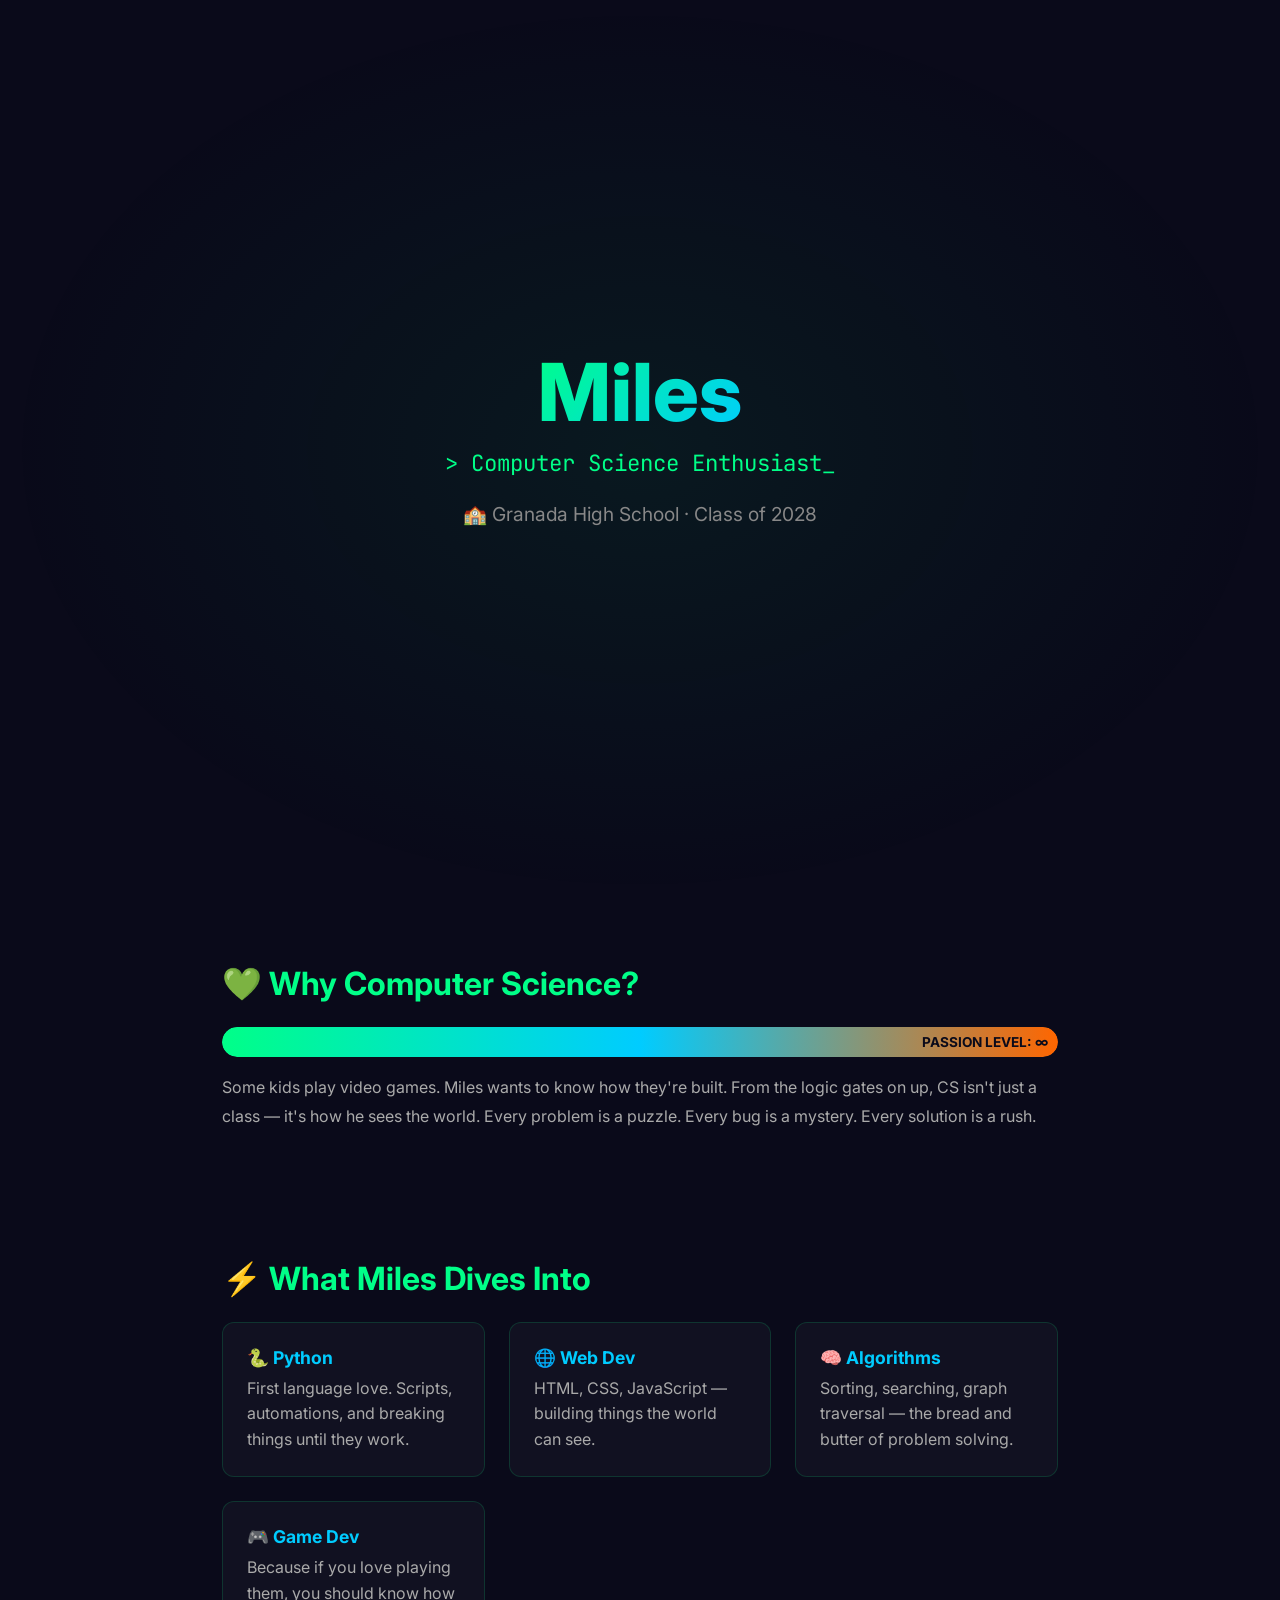
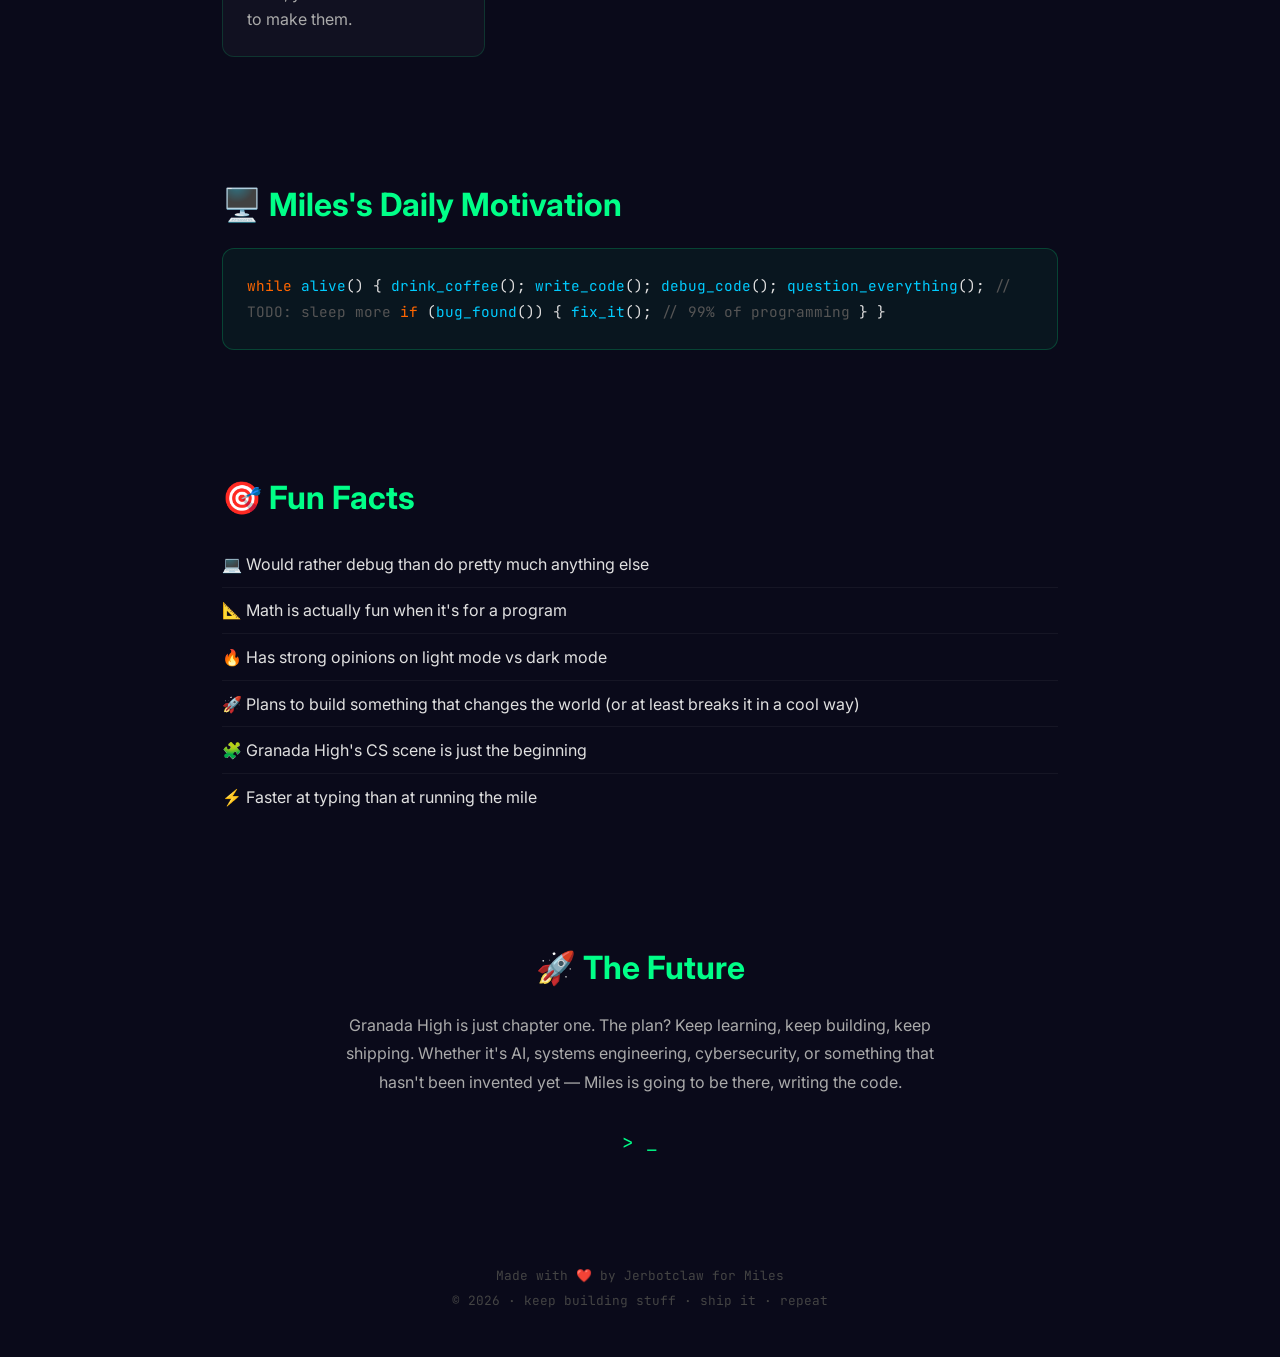
==== index.html @ f7d6c778 "Miles loves CS at Granada High 🚀" ====
<!DOCTYPE html>
<html lang="en">
<head>
    <meta charset="UTF-8">
    <meta name="viewport" content="width=device-width, initial-scale=1.0">
    <title>Miles 💻 Computer Science @ Granada High</title>
    <style>
        @import url('https://fonts.googleapis.com/css2?family=JetBrains+Mono:wght@400;700&family=Inter:wght@400;600;800&display=swap');

        * { margin: 0; padding: 0; box-sizing: border-box; }

        body {
            font-family: 'Inter', sans-serif;
            background: #0a0a1a;
            color: #e0e0e0;
            overflow-x: hidden;
        }

        /* Matrix rain canvas */
        #matrix-bg {
            position: fixed;
            top: 0; left: 0;
            width: 100%; height: 100%;
            z-index: 0;
            opacity: 0.15;
        }

        .content {
            position: relative;
            z-index: 1;
        }

        /* Hero */
        .hero {
            min-height: 100vh;
            display: flex;
            flex-direction: column;
            align-items: center;
            justify-content: center;
            text-align: center;
            padding: 2rem;
            background: radial-gradient(ellipse at center, rgba(0, 200, 100, 0.08) 0%, transparent 70%);
        }

        .hero h1 {
            font-size: clamp(2.5rem, 8vw, 5rem);
            font-weight: 800;
            background: linear-gradient(135deg, #00ff88, #00ccff, #ff6600);
            background-size: 200% 200%;
            -webkit-background-clip: text;
            -webkit-text-fill-color: transparent;
            animation: gradientShift 4s ease infinite;
            margin-bottom: 0.5rem;
        }

        .hero .subtitle {
            font-family: 'JetBrains Mono', monospace;
            font-size: clamp(1rem, 3vw, 1.4rem);
            color: #00ff88;
            margin-bottom: 1.5rem;
        }

        .hero .school {
            font-size: 1.2rem;
            color: #888;
            margin-bottom: 2rem;
        }

        .typing-text {
            font-family: 'JetBrains Mono', monospace;
            font-size: clamp(0.9rem, 2.5vw, 1.1rem);
            color: #00ccff;
            border-right: 2px solid #00ccff;
            white-space: nowrap;
            overflow: hidden;
            animation: blink 0.7s step-end infinite;
            max-width: 90vw;
        }

        @keyframes blink { 50% { border-color: transparent; } }
        @keyframes gradientShift { 0%,100% { background-position: 0% 50%; } 50% { background-position: 100% 50%; } }

        /* Sections */
        .section {
            padding: 4rem 2rem;
            max-width: 900px;
            margin: 0 auto;
        }

        .section h2 {
            font-size: 2rem;
            color: #00ff88;
            margin-bottom: 1.5rem;
            display: flex;
            align-items: center;
            gap: 0.5rem;
        }

        .card-grid {
            display: grid;
            grid-template-columns: repeat(auto-fit, minmax(250px, 1fr));
            gap: 1.5rem;
        }

        .card {
            background: rgba(255,255,255,0.03);
            border: 1px solid rgba(0, 255, 136, 0.15);
            border-radius: 12px;
            padding: 1.5rem;
            transition: transform 0.3s, border-color 0.3s;
        }

        .card:hover {
            transform: translateY(-4px);
            border-color: #00ff88;
        }

        .card h3 {
            color: #00ccff;
            margin-bottom: 0.5rem;
            font-size: 1.1rem;
        }

        .card p { color: #aaa; line-height: 1.6; }

        /* Code block */
        .code-block {
            background: rgba(0, 255, 136, 0.05);
            border: 1px solid rgba(0, 255, 136, 0.2);
            border-radius: 12px;
            padding: 1.5rem;
            font-family: 'JetBrains Mono', monospace;
            font-size: 0.9rem;
            line-height: 1.8;
            overflow-x: auto;
            margin-top: 1rem;
        }

        .keyword { color: #ff6600; }
        .string { color: #00ff88; }
        .comment { color: #555; }
        .func { color: #00ccff; }

        /* Passion meter */
        .passion-bar-container {
            background: rgba(255,255,255,0.05);
            border-radius: 20px;
            overflow: hidden;
            height: 30px;
            margin: 1rem 0;
        }

        .passion-bar {
            height: 100%;
            background: linear-gradient(90deg, #00ff88, #00ccff, #ff6600);
            border-radius: 20px;
            width: 0%;
            animation: fillBar 2s ease-out 1s forwards;
            display: flex;
            align-items: center;
            justify-content: flex-end;
            padding-right: 10px;
            font-weight: 700;
            font-size: 0.85rem;
            color: #0a0a1a;
        }

        @keyframes fillBar { to { width: 100%; } }

        /* Fun facts */
        .fun-list {
            list-style: none;
            padding: 0;
        }

        .fun-list li {
            padding: 0.8rem 0;
            border-bottom: 1px solid rgba(255,255,255,0.05);
            font-size: 1rem;
            display: flex;
            align-items: center;
            gap: 0.5rem;
        }

        .fun-list li:last-child { border-bottom: none; }

        /* Footer */
        footer {
            text-align: center;
            padding: 3rem 2rem;
            color: #444;
            font-family: 'JetBrains Mono', monospace;
            font-size: 0.8rem;
        }

        footer .heart { color: #ff6600; }

        /* Floating particles */
        .particle {
            position: fixed;
            width: 4px; height: 4px;
            background: #00ff88;
            border-radius: 50%;
            pointer-events: none;
            z-index: 0;
            animation: float linear infinite;
        }

        @keyframes float {
            0% { transform: translateY(100vh) rotate(0deg); opacity: 0; }
            10% { opacity: 1; }
            90% { opacity: 1; }
            100% { transform: translateY(-100vh) rotate(720deg); opacity: 0; }
        }
    </style>
</head>
<body>
    <canvas id="matrix-bg"></canvas>

    <div class="content">
        <!-- Hero -->
        <section class="hero">
            <h1>Miles</h1>
            <div class="subtitle">&gt; Computer Science Enthusiast_</div>
            <div class="school">🏫 Granada High School · Class of 2028</div>
            <div class="typing-text" id="typing"></div>
        </section>

        <!-- Why CS -->
        <section class="section">
            <h2>💚 Why Computer Science?</h2>
            <div class="passion-bar-container">
                <div class="passion-bar">PASSION LEVEL: ∞</div>
            </div>
            <p style="color: #aaa; line-height: 1.8; margin-top: 1rem;">
                Some kids play video games. Miles wants to know how they're built. 
                From the logic gates on up, CS isn't just a class — it's how he sees the world. 
                Every problem is a puzzle. Every bug is a mystery. Every solution is a rush.
            </p>
        </section>

        <!-- Skills -->
        <section class="section">
            <h2>⚡ What Miles Dives Into</h2>
            <div class="card-grid">
                <div class="card">
                    <h3>🐍 Python</h3>
                    <p>First language love. Scripts, automations, and breaking things until they work.</p>
                </div>
                <div class="card">
                    <h3>🌐 Web Dev</h3>
                    <p>HTML, CSS, JavaScript — building things the world can see.</p>
                </div>
                <div class="card">
                    <h3>🧠 Algorithms</h3>
                    <p>Sorting, searching, graph traversal — the bread and butter of problem solving.</p>
                </div>
                <div class="card">
                    <h3>🎮 Game Dev</h3>
                    <p>Because if you love playing them, you should know how to make them.</p>
                </div>
            </div>
        </section>

        <!-- Code -->
        <section class="section">
            <h2>🖥️ Miles's Daily Motivation</h2>
            <div class="code-block">
<span class="keyword">while</span> <span class="func">alive</span>() {
    <span class="func">drink_coffee</span>();
    <span class="func">write_code</span>();
    <span class="func">debug_code</span>();
    <span class="func">question_everything</span>();
    <span class="comment">// TODO: sleep more</span>
    <span class="keyword">if</span> (<span class="func">bug_found</span>()) {
        <span class="func">fix_it</span>(); <span class="comment">// 99% of programming</span>
    }
}
            </div>
        </section>

        <!-- Fun Facts -->
        <section class="section">
            <h2>🎯 Fun Facts</h2>
            <ul class="fun-list">
                <li>💻 Would rather debug than do pretty much anything else</li>
                <li>📐 Math is actually fun when it's for a program</li>
                <li>🔥 Has strong opinions on light mode vs dark mode</li>
                <li>🚀 Plans to build something that changes the world (or at least breaks it in a cool way)</li>
                <li>🧩 Granada High's CS scene is just the beginning</li>
                <li>⚡ Faster at typing than at running the mile</li>
            </ul>
        </section>

        <!-- Future -->
        <section class="section" style="text-align: center;">
            <h2 style="justify-content: center;">🚀 The Future</h2>
            <p style="color: #aaa; line-height: 1.8; max-width: 600px; margin: 0 auto;">
                Granada High is just chapter one. The plan? Keep learning, keep building, 
                keep shipping. Whether it's AI, systems engineering, cybersecurity, or something 
                that hasn't been invented yet — Miles is going to be there, writing the code.
            </p>
            <div style="margin-top: 2rem; font-family: 'JetBrains Mono', monospace; color: #00ff88; font-size: 1.2rem;">
                &gt; <span id="future-typing"></span>_
            </div>
        </section>

        <footer>
            <p>Made with <span class="heart">❤️</span> by Jerbotclaw for Miles</p>
            <p style="margin-top: 0.5rem;">© 2026 · keep building stuff · ship it · repeat</p>
        </footer>
    </div>

    <script>
        // Matrix rain
        const canvas = document.getElementById('matrix-bg');
        const ctx = canvas.getContext('2d');
        canvas.width = window.innerWidth;
        canvas.height = window.innerHeight;

        const chars = '01アイウエオカキクケコMilesCS<>/{}();';
        const fontSize = 14;
        const columns = canvas.width / fontSize;
        const drops = Array(Math.floor(columns)).fill(1);

        function drawMatrix() {
            ctx.fillStyle = 'rgba(10, 10, 26, 0.05)';
            ctx.fillRect(0, 0, canvas.width, canvas.height);
            ctx.fillStyle = '#00ff88';
            ctx.font = fontSize + 'px monospace';

            for (let i = 0; i < drops.length; i++) {
                const text = chars[Math.floor(Math.random() * chars.length)];
                ctx.fillText(text, i * fontSize, drops[i] * fontSize);
                if (drops[i] * fontSize > canvas.height && Math.random() > 0.975) drops[i] = 0;
                drops[i]++;
            }
        }
        setInterval(drawMatrix, 50);

        window.addEventListener('resize', () => {
            canvas.width = window.innerWidth;
            canvas.height = window.innerHeight;
        });

        // Typing effect
        const phrases = [
            'print("Hello, Granada High!")',
            'if (passion > 9000) { build_amazing_things(); }',
            'git commit -m "another day, another line of code"',
            'while(!sleepy) { code_more(); } // still going...',
            '// CS isn\'t just a class. It\'s a lifestyle.',
            'console.log("Granada CS rocks!");',
        ];

        let phraseIndex = 0, charIndex = 0, isDeleting = false;
        const typingEl = document.getElementById('typing');

        function typeWriter() {
            const current = phrases[phraseIndex];
            typingEl.textContent = current.substring(0, charIndex);

            if (!isDeleting && charIndex < current.length) {
                charIndex++;
                setTimeout(typeWriter, 60);
            } else if (!isDeleting && charIndex === current.length) {
                setTimeout(() => { isDeleting = true; typeWriter(); }, 2000);
            } else if (isDeleting && charIndex > 0) {
                charIndex--;
                setTimeout(typeWriter, 30);
            } else {
                isDeleting = false;
                phraseIndex = (phraseIndex + 1) % phrases.length;
                setTimeout(typeWriter, 500);
            }
        }
        typeWriter();

        // Future typing
        const futureEl = document.getElementById('future-typing');
        const futureText = 'The best code is the code you haven't written yet.';
        let fi = 0;
        function typeFuture() {
            if (fi < futureText.length) {
                futureEl.textContent += futureText[fi];
                fi++;
                setTimeout(typeFuture, 50);
            }
        }

        const observer = new IntersectionObserver((entries) => {
            entries.forEach(e => { if (e.isIntersecting) { typeFuture(); observer.disconnect(); } });
        }, { threshold: 0.5 });
        observer.observe(futureEl.parentElement);

        // Floating particles
        function createParticle() {
            const p = document.createElement('div');
            p.className = 'particle';
            p.style.left = Math.random() * 100 + 'vw';
            p.style.animationDuration = (Math.random() * 8 + 6) + 's';
            p.style.opacity = Math.random() * 0.5 + 0.2;
            const colors = ['#00ff88', '#00ccff', '#ff6600'];
            p.style.background = colors[Math.floor(Math.random() * colors.length)];
            document.body.appendChild(p);
            setTimeout(() => p.remove(), 14000);
        }
        setInterval(createParticle, 800);
    </script>
</body>
</html>
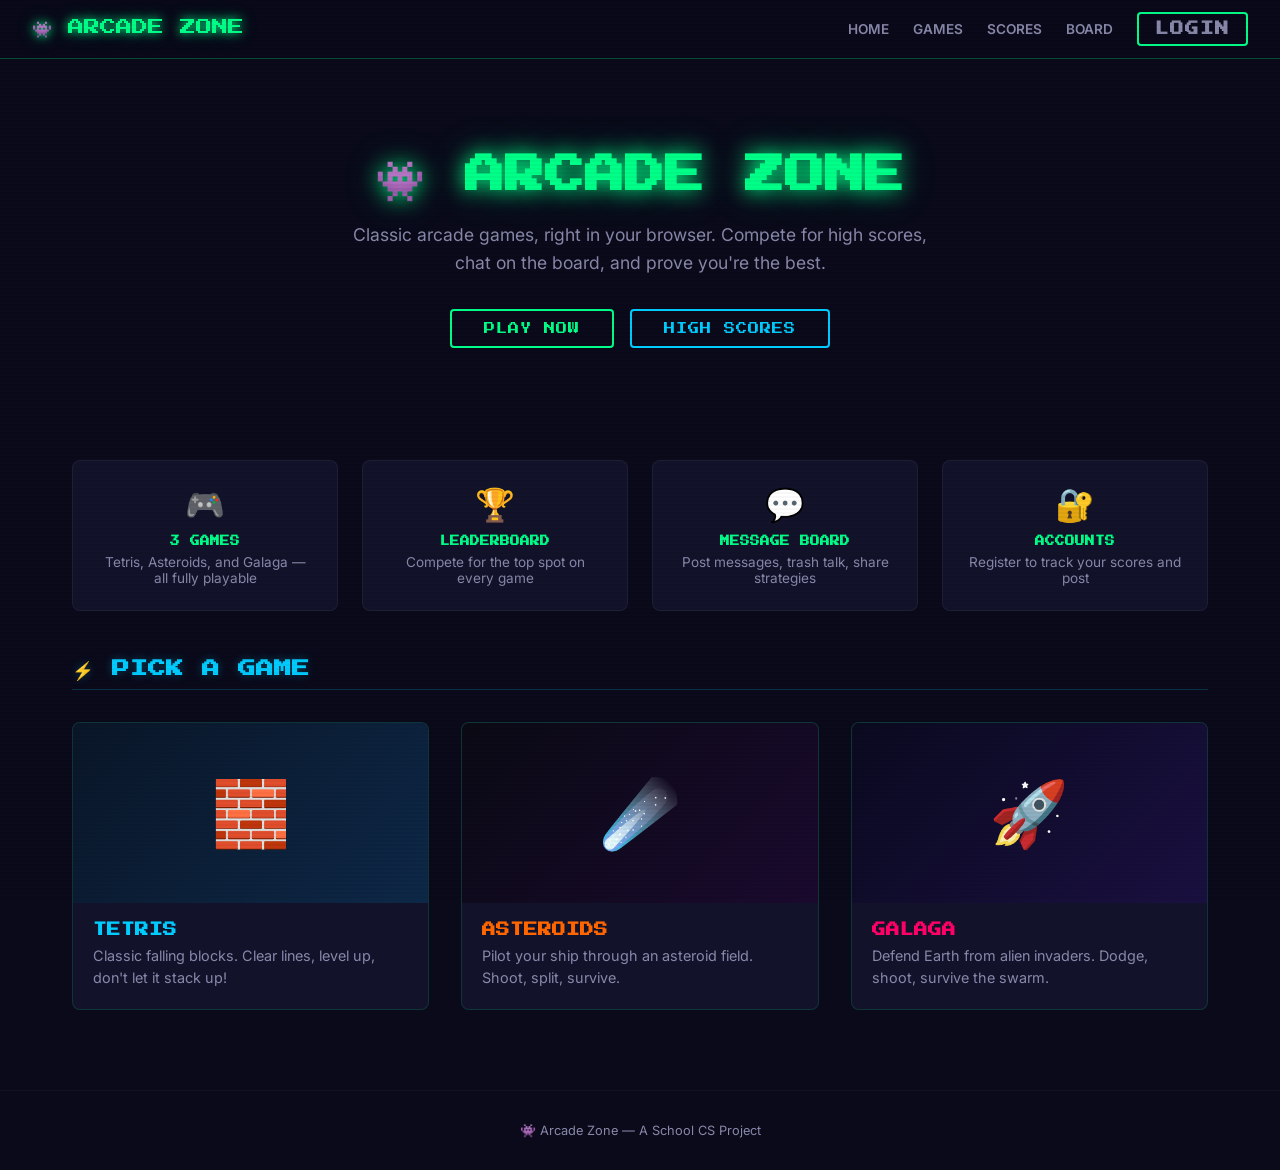
==== commit fb3a9dc8: "Arcade Zone v2: hold piece, bunkers, wrap lag, high scores panels" ====
--- a/index.html
+++ b/index.html
@@ -1,411 +1,75 @@
 <!DOCTYPE html>
 <html lang="en">
 <head>
-    <meta charset="UTF-8">
-    <meta name="viewport" content="width=device-width, initial-scale=1.0">
-    <title>Miles 💻 Computer Science @ Granada High</title>
-    <style>
-        @import url('https://fonts.googleapis.com/css2?family=JetBrains+Mono:wght@400;700&family=Inter:wght@400;600;800&display=swap');
-
-        * { margin: 0; padding: 0; box-sizing: border-box; }
-
-        body {
-            font-family: 'Inter', sans-serif;
-            background: #0a0a1a;
-            color: #e0e0e0;
-            overflow-x: hidden;
-        }
-
-        /* Matrix rain canvas */
-        #matrix-bg {
-            position: fixed;
-            top: 0; left: 0;
-            width: 100%; height: 100%;
-            z-index: 0;
-            opacity: 0.15;
-        }
-
-        .content {
-            position: relative;
-            z-index: 1;
-        }
-
-        /* Hero */
-        .hero {
-            min-height: 100vh;
-            display: flex;
-            flex-direction: column;
-            align-items: center;
-            justify-content: center;
-            text-align: center;
-            padding: 2rem;
-            background: radial-gradient(ellipse at center, rgba(0, 200, 100, 0.08) 0%, transparent 70%);
-        }
-
-        .hero h1 {
-            font-size: clamp(2.5rem, 8vw, 5rem);
-            font-weight: 800;
-            background: linear-gradient(135deg, #00ff88, #00ccff, #ff6600);
-            background-size: 200% 200%;
-            -webkit-background-clip: text;
-            -webkit-text-fill-color: transparent;
-            animation: gradientShift 4s ease infinite;
-            margin-bottom: 0.5rem;
-        }
-
-        .hero .subtitle {
-            font-family: 'JetBrains Mono', monospace;
-            font-size: clamp(1rem, 3vw, 1.4rem);
-            color: #00ff88;
-            margin-bottom: 1.5rem;
-        }
-
-        .hero .school {
-            font-size: 1.2rem;
-            color: #888;
-            margin-bottom: 2rem;
-        }
-
-        .typing-text {
-            font-family: 'JetBrains Mono', monospace;
-            font-size: clamp(0.9rem, 2.5vw, 1.1rem);
-            color: #00ccff;
-            border-right: 2px solid #00ccff;
-            white-space: nowrap;
-            overflow: hidden;
-            animation: blink 0.7s step-end infinite;
-            max-width: 90vw;
-        }
-
-        @keyframes blink { 50% { border-color: transparent; } }
-        @keyframes gradientShift { 0%,100% { background-position: 0% 50%; } 50% { background-position: 100% 50%; } }
-
-        /* Sections */
-        .section {
-            padding: 4rem 2rem;
-            max-width: 900px;
-            margin: 0 auto;
-        }
-
-        .section h2 {
-            font-size: 2rem;
-            color: #00ff88;
-            margin-bottom: 1.5rem;
-            display: flex;
-            align-items: center;
-            gap: 0.5rem;
-        }
-
-        .card-grid {
-            display: grid;
-            grid-template-columns: repeat(auto-fit, minmax(250px, 1fr));
-            gap: 1.5rem;
-        }
-
-        .card {
-            background: rgba(255,255,255,0.03);
-            border: 1px solid rgba(0, 255, 136, 0.15);
-            border-radius: 12px;
-            padding: 1.5rem;
-            transition: transform 0.3s, border-color 0.3s;
-        }
-
-        .card:hover {
-            transform: translateY(-4px);
-            border-color: #00ff88;
-        }
-
-        .card h3 {
-            color: #00ccff;
-            margin-bottom: 0.5rem;
-            font-size: 1.1rem;
-        }
-
-        .card p { color: #aaa; line-height: 1.6; }
-
-        /* Code block */
-        .code-block {
-            background: rgba(0, 255, 136, 0.05);
-            border: 1px solid rgba(0, 255, 136, 0.2);
-            border-radius: 12px;
-            padding: 1.5rem;
-            font-family: 'JetBrains Mono', monospace;
-            font-size: 0.9rem;
-            line-height: 1.8;
-            overflow-x: auto;
-            margin-top: 1rem;
-        }
-
-        .keyword { color: #ff6600; }
-        .string { color: #00ff88; }
-        .comment { color: #555; }
-        .func { color: #00ccff; }
-
-        /* Passion meter */
-        .passion-bar-container {
-            background: rgba(255,255,255,0.05);
-            border-radius: 20px;
-            overflow: hidden;
-            height: 30px;
-            margin: 1rem 0;
-        }
-
-        .passion-bar {
-            height: 100%;
-            background: linear-gradient(90deg, #00ff88, #00ccff, #ff6600);
-            border-radius: 20px;
-            width: 0%;
-            animation: fillBar 2s ease-out 1s forwards;
-            display: flex;
-            align-items: center;
-            justify-content: flex-end;
-            padding-right: 10px;
-            font-weight: 700;
-            font-size: 0.85rem;
-            color: #0a0a1a;
-        }
-
-        @keyframes fillBar { to { width: 100%; } }
-
-        /* Fun facts */
-        .fun-list {
-            list-style: none;
-            padding: 0;
-        }
-
-        .fun-list li {
-            padding: 0.8rem 0;
-            border-bottom: 1px solid rgba(255,255,255,0.05);
-            font-size: 1rem;
-            display: flex;
-            align-items: center;
-            gap: 0.5rem;
-        }
-
-        .fun-list li:last-child { border-bottom: none; }
-
-        /* Footer */
-        footer {
-            text-align: center;
-            padding: 3rem 2rem;
-            color: #444;
-            font-family: 'JetBrains Mono', monospace;
-            font-size: 0.8rem;
-        }
-
-        footer .heart { color: #ff6600; }
-
-        /* Floating particles */
-        .particle {
-            position: fixed;
-            width: 4px; height: 4px;
-            background: #00ff88;
-            border-radius: 50%;
-            pointer-events: none;
-            z-index: 0;
-            animation: float linear infinite;
-        }
-
-        @keyframes float {
-            0% { transform: translateY(100vh) rotate(0deg); opacity: 0; }
-            10% { opacity: 1; }
-            90% { opacity: 1; }
-            100% { transform: translateY(-100vh) rotate(720deg); opacity: 0; }
-        }
-    </style>
+  <meta charset="UTF-8">
+  <meta name="viewport" content="width=device-width, initial-scale=1.0">
+  <title>👾 Arcade Zone</title>
+  <link rel="stylesheet" href="css/style.css">
 </head>
 <body>
-    <canvas id="matrix-bg"></canvas>
-
-    <div class="content">
-        <!-- Hero -->
-        <section class="hero">
-            <h1>Miles</h1>
-            <div class="subtitle">&gt; Computer Science Enthusiast_</div>
-            <div class="school">🏫 Granada High School · Class of 2028</div>
-            <div class="typing-text" id="typing"></div>
-        </section>
-
-        <!-- Why CS -->
-        <section class="section">
-            <h2>💚 Why Computer Science?</h2>
-            <div class="passion-bar-container">
-                <div class="passion-bar">PASSION LEVEL: ∞</div>
-            </div>
-            <p style="color: #aaa; line-height: 1.8; margin-top: 1rem;">
-                Some kids play video games. Miles wants to know how they're built. 
-                From the logic gates on up, CS isn't just a class — it's how he sees the world. 
-                Every problem is a puzzle. Every bug is a mystery. Every solution is a rush.
-            </p>
-        </section>
-
-        <!-- Skills -->
-        <section class="section">
-            <h2>⚡ What Miles Dives Into</h2>
-            <div class="card-grid">
-                <div class="card">
-                    <h3>🐍 Python</h3>
-                    <p>First language love. Scripts, automations, and breaking things until they work.</p>
-                </div>
-                <div class="card">
-                    <h3>🌐 Web Dev</h3>
-                    <p>HTML, CSS, JavaScript — building things the world can see.</p>
-                </div>
-                <div class="card">
-                    <h3>🧠 Algorithms</h3>
-                    <p>Sorting, searching, graph traversal — the bread and butter of problem solving.</p>
-                </div>
-                <div class="card">
-                    <h3>🎮 Game Dev</h3>
-                    <p>Because if you love playing them, you should know how to make them.</p>
-                </div>
-            </div>
-        </section>
-
-        <!-- Code -->
-        <section class="section">
-            <h2>🖥️ Miles's Daily Motivation</h2>
-            <div class="code-block">
-<span class="keyword">while</span> <span class="func">alive</span>() {
-    <span class="func">drink_coffee</span>();
-    <span class="func">write_code</span>();
-    <span class="func">debug_code</span>();
-    <span class="func">question_everything</span>();
-    <span class="comment">// TODO: sleep more</span>
-    <span class="keyword">if</span> (<span class="func">bug_found</span>()) {
-        <span class="func">fix_it</span>(); <span class="comment">// 99% of programming</span>
-    }
-}
-            </div>
-        </section>
-
-        <!-- Fun Facts -->
-        <section class="section">
-            <h2>🎯 Fun Facts</h2>
-            <ul class="fun-list">
-                <li>💻 Would rather debug than do pretty much anything else</li>
-                <li>📐 Math is actually fun when it's for a program</li>
-                <li>🔥 Has strong opinions on light mode vs dark mode</li>
-                <li>🚀 Plans to build something that changes the world (or at least breaks it in a cool way)</li>
-                <li>🧩 Granada High's CS scene is just the beginning</li>
-                <li>⚡ Faster at typing than at running the mile</li>
-            </ul>
-        </section>
-
-        <!-- Future -->
-        <section class="section" style="text-align: center;">
-            <h2 style="justify-content: center;">🚀 The Future</h2>
-            <p style="color: #aaa; line-height: 1.8; max-width: 600px; margin: 0 auto;">
-                Granada High is just chapter one. The plan? Keep learning, keep building, 
-                keep shipping. Whether it's AI, systems engineering, cybersecurity, or something 
-                that hasn't been invented yet — Miles is going to be there, writing the code.
-            </p>
-            <div style="margin-top: 2rem; font-family: 'JetBrains Mono', monospace; color: #00ff88; font-size: 1.2rem;">
-                &gt; <span id="future-typing"></span>_
-            </div>
-        </section>
-
-        <footer>
-            <p>Made with <span class="heart">❤️</span> by Jerbotclaw for Miles</p>
-            <p style="margin-top: 0.5rem;">© 2026 · keep building stuff · ship it · repeat</p>
-        </footer>
+  <nav></nav>
+  <main>
+    <div class="hero">
+      <h1>👾 ARCADE ZONE</h1>
+      <p>Classic arcade games, right in your browser. Compete for high scores, chat on the board, and prove you're the best.</p>
+      <div style="display:flex;gap:1rem;justify-content:center;flex-wrap:wrap;">
+        <a href="games.html" class="btn btn-primary">PLAY NOW</a>
+        <a href="scores.html" class="btn btn-secondary">HIGH SCORES</a>
+      </div>
     </div>
 
-    <script>
-        // Matrix rain
-        const canvas = document.getElementById('matrix-bg');
-        const ctx = canvas.getContext('2d');
-        canvas.width = window.innerWidth;
-        canvas.height = window.innerHeight;
+    <div class="features-row">
+      <div class="feature-box">
+        <div class="icon">🎮</div>
+        <h3>3 GAMES</h3>
+        <p>Tetris, Asteroids, and Galaga — all fully playable</p>
+      </div>
+      <div class="feature-box">
+        <div class="icon">🏆</div>
+        <h3>LEADERBOARD</h3>
+        <p>Compete for the top spot on every game</p>
+      </div>
+      <div class="feature-box">
+        <div class="icon">💬</div>
+        <h3>MESSAGE BOARD</h3>
+        <p>Post messages, trash talk, share strategies</p>
+      </div>
+      <div class="feature-box">
+        <div class="icon">🔐</div>
+        <h3>ACCOUNTS</h3>
+        <p>Register to track your scores and post</p>
+      </div>
+    </div>
 
-        const chars = '01アイウエオカキクケコMilesCS<>/{}();';
-        const fontSize = 14;
-        const columns = canvas.width / fontSize;
-        const drops = Array(Math.floor(columns)).fill(1);
-
-        function drawMatrix() {
-            ctx.fillStyle = 'rgba(10, 10, 26, 0.05)';
-            ctx.fillRect(0, 0, canvas.width, canvas.height);
-            ctx.fillStyle = '#00ff88';
-            ctx.font = fontSize + 'px monospace';
-
-            for (let i = 0; i < drops.length; i++) {
-                const text = chars[Math.floor(Math.random() * chars.length)];
-                ctx.fillText(text, i * fontSize, drops[i] * fontSize);
-                if (drops[i] * fontSize > canvas.height && Math.random() > 0.975) drops[i] = 0;
-                drops[i]++;
-            }
-        }
-        setInterval(drawMatrix, 50);
-
-        window.addEventListener('resize', () => {
-            canvas.width = window.innerWidth;
-            canvas.height = window.innerHeight;
-        });
-
-        // Typing effect
-        const phrases = [
-            'print("Hello, Granada High!")',
-            'if (passion > 9000) { build_amazing_things(); }',
-            'git commit -m "another day, another line of code"',
-            'while(!sleepy) { code_more(); } // still going...',
-            '// CS isn\'t just a class. It\'s a lifestyle.',
-            'console.log("Granada CS rocks!");',
-        ];
-
-        let phraseIndex = 0, charIndex = 0, isDeleting = false;
-        const typingEl = document.getElementById('typing');
-
-        function typeWriter() {
-            const current = phrases[phraseIndex];
-            typingEl.textContent = current.substring(0, charIndex);
-
-            if (!isDeleting && charIndex < current.length) {
-                charIndex++;
-                setTimeout(typeWriter, 60);
-            } else if (!isDeleting && charIndex === current.length) {
-                setTimeout(() => { isDeleting = true; typeWriter(); }, 2000);
-            } else if (isDeleting && charIndex > 0) {
-                charIndex--;
-                setTimeout(typeWriter, 30);
-            } else {
-                isDeleting = false;
-                phraseIndex = (phraseIndex + 1) % phrases.length;
-                setTimeout(typeWriter, 500);
-            }
-        }
-        typeWriter();
-
-        // Future typing
-        const futureEl = document.getElementById('future-typing');
-        const futureText = 'The best code is the code you haven't written yet.';
-        let fi = 0;
-        function typeFuture() {
-            if (fi < futureText.length) {
-                futureEl.textContent += futureText[fi];
-                fi++;
-                setTimeout(typeFuture, 50);
-            }
-        }
-
-        const observer = new IntersectionObserver((entries) => {
-            entries.forEach(e => { if (e.isIntersecting) { typeFuture(); observer.disconnect(); } });
-        }, { threshold: 0.5 });
-        observer.observe(futureEl.parentElement);
-
-        // Floating particles
-        function createParticle() {
-            const p = document.createElement('div');
-            p.className = 'particle';
-            p.style.left = Math.random() * 100 + 'vw';
-            p.style.animationDuration = (Math.random() * 8 + 6) + 's';
-            p.style.opacity = Math.random() * 0.5 + 0.2;
-            const colors = ['#00ff88', '#00ccff', '#ff6600'];
-            p.style.background = colors[Math.floor(Math.random() * colors.length)];
-            document.body.appendChild(p);
-            setTimeout(() => p.remove(), 14000);
-        }
-        setInterval(createParticle, 800);
-    </script>
+    <h2 class="section-title">⚡ PICK A GAME</h2>
+    <div class="games-grid">
+      <a href="tetris.html" class="game-card">
+        <div class="game-card-preview tetris-bg">🧱</div>
+        <div class="game-card-body">
+          <h3 class="tetris-title">TETRIS</h3>
+          <p>Classic falling blocks. Clear lines, level up, don't let it stack up!</p>
+        </div>
+      </a>
+      <a href="asteroids.html" class="game-card">
+        <div class="game-card-preview asteroids-bg">☄️</div>
+        <div class="game-card-body">
+          <h3 class="asteroids-title">ASTEROIDS</h3>
+          <p>Pilot your ship through an asteroid field. Shoot, split, survive.</p>
+        </div>
+      </a>
+      <a href="galaga.html" class="game-card">
+        <div class="game-card-preview galaga-bg">🚀</div>
+        <div class="game-card-body">
+          <h3 class="galaga-title">GALAGA</h3>
+          <p>Defend Earth from alien invaders. Dodge, shoot, survive the swarm.</p>
+        </div>
+      </a>
+    </div>
+  </main>
+  <footer>
+    <p>👾 Arcade Zone — A School CS Project</p>
+  </footer>
+  <script src="js/auth.js"></script>
+  <script src="js/common.js"></script>
 </body>
 </html>
--- a/css/style.css
+++ b/css/style.css
@@ -0,0 +1,840 @@
+@import url('https://fonts.googleapis.com/css2?family=Press+Start+2P&family=Inter:wght@400;600;700&display=swap');
+
+:root {
+  --bg-dark: #0a0a1a;
+  --bg-card: #12122a;
+  --bg-card-hover: #1a1a3a;
+  --neon-green: #00ff88;
+  --neon-cyan: #00ccff;
+  --neon-orange: #ff6600;
+  --neon-pink: #ff0066;
+  --neon-yellow: #ffee00;
+  --text-primary: #e0e0ff;
+  --text-secondary: #8888aa;
+  --border-glow: #00ff8844;
+  --font-retro: 'Press Start 2P', monospace;
+  --font-body: 'Inter', sans-serif;
+}
+
+* {
+  margin: 0;
+  padding: 0;
+  box-sizing: border-box;
+}
+
+html {
+  scroll-behavior: smooth;
+}
+
+body {
+  font-family: var(--font-body);
+  background: var(--bg-dark);
+  color: var(--text-primary);
+  min-height: 100vh;
+  overflow-x: hidden;
+  position: relative;
+}
+
+/* Scanline overlay */
+body::after {
+  content: '';
+  position: fixed;
+  top: 0;
+  left: 0;
+  width: 100%;
+  height: 100%;
+  pointer-events: none;
+  z-index: 9999;
+  background: repeating-linear-gradient(
+    0deg,
+    transparent,
+    transparent 2px,
+    rgba(0, 0, 0, 0.03) 2px,
+    rgba(0, 0, 0, 0.03) 4px
+  );
+}
+
+/* ===== NAV ===== */
+nav {
+  background: rgba(10, 10, 26, 0.95);
+  border-bottom: 1px solid var(--border-glow);
+  padding: 0.75rem 2rem;
+  display: flex;
+  align-items: center;
+  justify-content: space-between;
+  position: sticky;
+  top: 0;
+  z-index: 100;
+  backdrop-filter: blur(10px);
+}
+
+.nav-brand {
+  font-family: var(--font-retro);
+  font-size: 1rem;
+  color: var(--neon-green);
+  text-shadow: 0 0 10px var(--neon-green), 0 0 20px rgba(0, 255, 136, 0.3);
+  text-decoration: none;
+  white-space: nowrap;
+}
+
+.nav-links {
+  display: flex;
+  gap: 1.5rem;
+  align-items: center;
+  flex-wrap: wrap;
+  justify-content: flex-end;
+}
+
+.nav-links a {
+  color: var(--text-secondary);
+  text-decoration: none;
+  font-size: 0.85rem;
+  font-weight: 600;
+  transition: color 0.2s, text-shadow 0.2s;
+}
+
+.nav-links a:hover {
+  color: var(--neon-cyan);
+  text-shadow: 0 0 8px var(--neon-cyan);
+}
+
+.nav-user {
+  color: var(--neon-green);
+  font-size: 0.75rem;
+  font-family: var(--font-retro);
+}
+
+.nav-user a {
+  color: var(--neon-orange) !important;
+  margin-left: 0.5rem;
+  cursor: pointer;
+}
+
+/* ===== MAIN LAYOUT ===== */
+main {
+  max-width: 1200px;
+  margin: 0 auto;
+  padding: 2rem;
+}
+
+/* ===== HERO ===== */
+.hero {
+  text-align: center;
+  padding: 4rem 1rem;
+}
+
+.hero h1 {
+  font-family: var(--font-retro);
+  font-size: clamp(1.5rem, 4vw, 2.5rem);
+  color: var(--neon-green);
+  text-shadow: 0 0 20px var(--neon-green), 0 0 40px rgba(0, 255, 136, 0.3);
+  margin-bottom: 1rem;
+  animation: flicker 3s infinite alternate;
+}
+
+.hero p {
+  color: var(--text-secondary);
+  font-size: 1.1rem;
+  max-width: 600px;
+  margin: 0 auto 2rem;
+  line-height: 1.6;
+}
+
+@keyframes flicker {
+  0%, 95%, 100% { opacity: 1; }
+  96% { opacity: 0.8; }
+  97% { opacity: 1; }
+  98% { opacity: 0.9; }
+}
+
+/* ===== BUTTONS ===== */
+.btn {
+  display: inline-block;
+  padding: 0.75rem 2rem;
+  font-family: var(--font-retro);
+  font-size: 0.7rem;
+  border: 2px solid;
+  border-radius: 4px;
+  text-decoration: none;
+  cursor: pointer;
+  transition: all 0.2s;
+  text-transform: uppercase;
+  letter-spacing: 1px;
+}
+
+.btn-primary {
+  background: transparent;
+  color: var(--neon-green);
+  border-color: var(--neon-green);
+}
+
+.btn-primary:hover {
+  background: var(--neon-green);
+  color: var(--bg-dark);
+  box-shadow: 0 0 20px rgba(0, 255, 136, 0.4);
+}
+
+.btn-secondary {
+  background: transparent;
+  color: var(--neon-cyan);
+  border-color: var(--neon-cyan);
+}
+
+.btn-secondary:hover {
+  background: var(--neon-cyan);
+  color: var(--bg-dark);
+  box-shadow: 0 0 20px rgba(0, 204, 255, 0.4);
+}
+
+.btn-orange {
+  background: transparent;
+  color: var(--neon-orange);
+  border-color: var(--neon-orange);
+}
+
+.btn-orange:hover {
+  background: var(--neon-orange);
+  color: var(--bg-dark);
+  box-shadow: 0 0 20px rgba(255, 102, 0, 0.4);
+}
+
+.btn-small {
+  padding: 0.5rem 1rem;
+  font-size: 0.6rem;
+}
+
+/* ===== CARDS GRID ===== */
+.games-grid {
+  display: grid;
+  grid-template-columns: repeat(auto-fit, minmax(300px, 1fr));
+  gap: 2rem;
+  margin-top: 2rem;
+}
+
+.game-card {
+  background: var(--bg-card);
+  border: 1px solid rgba(0, 255, 136, 0.15);
+  border-radius: 8px;
+  overflow: hidden;
+  transition: transform 0.3s, border-color 0.3s, box-shadow 0.3s;
+  cursor: pointer;
+  text-decoration: none;
+  color: inherit;
+  display: block;
+}
+
+.game-card:hover {
+  transform: translateY(-4px);
+  border-color: var(--neon-green);
+  box-shadow: 0 8px 30px rgba(0, 255, 136, 0.15);
+}
+
+.game-card-preview {
+  height: 180px;
+  display: flex;
+  align-items: center;
+  justify-content: center;
+  font-size: 4rem;
+  position: relative;
+  overflow: hidden;
+}
+
+.game-card-preview.tetris-bg {
+  background: linear-gradient(135deg, #0a1628 0%, #0d2847 100%);
+}
+
+.game-card-preview.asteroids-bg {
+  background: linear-gradient(135deg, #0a0a14 0%, #1a0a2e 100%);
+}
+
+.game-card-preview.galaga-bg {
+  background: linear-gradient(135deg, #0a0a20 0%, #1a1040 100%);
+}
+
+.game-card-body {
+  padding: 1.25rem;
+}
+
+.game-card-body h3 {
+  font-family: var(--font-retro);
+  font-size: 0.85rem;
+  margin-bottom: 0.5rem;
+}
+
+.game-card-body h3.tetris-title { color: var(--neon-cyan); }
+.game-card-body h3.asteroids-title { color: var(--neon-orange); }
+.game-card-body h3.galaga-title { color: var(--neon-pink); }
+
+.game-card-body p {
+  color: var(--text-secondary);
+  font-size: 0.9rem;
+  line-height: 1.5;
+}
+
+/* ===== SECTION HEADERS ===== */
+.section-title {
+  font-family: var(--font-retro);
+  font-size: 1.1rem;
+  color: var(--neon-cyan);
+  text-shadow: 0 0 10px rgba(0, 204, 255, 0.3);
+  margin-bottom: 1.5rem;
+  padding-bottom: 0.5rem;
+  border-bottom: 1px solid rgba(0, 204, 255, 0.2);
+}
+
+/* ===== AUTH FORMS ===== */
+.auth-container {
+  max-width: 400px;
+  margin: 3rem auto;
+  padding: 2rem;
+  background: var(--bg-card);
+  border: 1px solid var(--border-glow);
+  border-radius: 8px;
+}
+
+.auth-container h2 {
+  font-family: var(--font-retro);
+  font-size: 1rem;
+  color: var(--neon-green);
+  text-align: center;
+  margin-bottom: 1.5rem;
+}
+
+.auth-tabs {
+  display: flex;
+  gap: 0;
+  margin-bottom: 1.5rem;
+  border: 1px solid var(--border-glow);
+  border-radius: 4px;
+  overflow: hidden;
+}
+
+.auth-tab {
+  flex: 1;
+  padding: 0.75rem;
+  text-align: center;
+  font-family: var(--font-retro);
+  font-size: 0.65rem;
+  background: transparent;
+  color: var(--text-secondary);
+  border: none;
+  cursor: pointer;
+  transition: all 0.2s;
+}
+
+.auth-tab.active {
+  background: var(--neon-green);
+  color: var(--bg-dark);
+}
+
+.form-group {
+  margin-bottom: 1rem;
+}
+
+.form-group label {
+  display: block;
+  font-size: 0.8rem;
+  color: var(--text-secondary);
+  margin-bottom: 0.35rem;
+  font-weight: 600;
+}
+
+.form-group input, .form-group textarea {
+  width: 100%;
+  padding: 0.75rem;
+  background: var(--bg-dark);
+  border: 1px solid rgba(255, 255, 255, 0.1);
+  border-radius: 4px;
+  color: var(--text-primary);
+  font-family: var(--font-body);
+  font-size: 0.95rem;
+  transition: border-color 0.2s;
+}
+
+.form-group input:focus, .form-group textarea:focus {
+  outline: none;
+  border-color: var(--neon-green);
+  box-shadow: 0 0 8px rgba(0, 255, 136, 0.2);
+}
+
+.auth-error {
+  color: var(--neon-pink);
+  font-size: 0.8rem;
+  text-align: center;
+  margin-top: 0.5rem;
+  min-height: 1.2em;
+}
+
+.auth-submit {
+  width: 100%;
+  padding: 0.75rem;
+  font-family: var(--font-retro);
+  font-size: 0.7rem;
+  background: var(--neon-green);
+  color: var(--bg-dark);
+  border: none;
+  border-radius: 4px;
+  cursor: pointer;
+  transition: box-shadow 0.2s;
+  text-transform: uppercase;
+  margin-top: 0.5rem;
+}
+
+.auth-submit:hover {
+  box-shadow: 0 0 20px rgba(0, 255, 136, 0.4);
+}
+
+/* ===== GAME PAGE ===== */
+.game-wrapper {
+  display: flex;
+  flex-direction: column;
+  align-items: center;
+  padding: 1rem;
+}
+
+.game-header {
+  text-align: center;
+  margin-bottom: 1rem;
+}
+
+.game-header h1 {
+  font-family: var(--font-retro);
+  font-size: 1.3rem;
+  margin-bottom: 0.3rem;
+}
+
+.game-canvas-container {
+  position: relative;
+  border: 2px solid var(--border-glow);
+  border-radius: 4px;
+  box-shadow: 0 0 30px rgba(0, 255, 136, 0.1);
+  background: #000;
+}
+
+.game-canvas-container canvas {
+  display: block;
+}
+
+.game-info {
+  display: flex;
+  gap: 2rem;
+  margin-top: 1rem;
+  font-family: var(--font-retro);
+  font-size: 0.7rem;
+}
+
+.game-info span {
+  color: var(--text-secondary);
+}
+
+.game-info span strong {
+  color: var(--neon-green);
+}
+
+.game-controls {
+  margin-top: 1.5rem;
+  padding: 1rem;
+  background: var(--bg-card);
+  border: 1px solid rgba(255, 255, 255, 0.05);
+  border-radius: 4px;
+  max-width: 500px;
+  width: 100%;
+}
+
+.game-controls h3 {
+  font-family: var(--font-retro);
+  font-size: 0.65rem;
+  color: var(--neon-cyan);
+  margin-bottom: 0.75rem;
+}
+
+.game-controls ul {
+  list-style: none;
+  font-size: 0.85rem;
+  color: var(--text-secondary);
+}
+
+.game-controls ul li {
+  padding: 0.25rem 0;
+}
+
+.game-controls ul li kbd {
+  background: var(--bg-dark);
+  border: 1px solid rgba(255, 255, 255, 0.15);
+  padding: 0.15rem 0.5rem;
+  border-radius: 3px;
+  font-family: var(--font-retro);
+  font-size: 0.6rem;
+  color: var(--neon-orange);
+}
+
+.game-start-overlay {
+  position: absolute;
+  top: 0; left: 0; right: 0; bottom: 0;
+  background: rgba(0,0,0,0.85);
+  display: flex;
+  flex-direction: column;
+  align-items: center;
+  justify-content: center;
+  z-index: 10;
+  font-family: var(--font-retro);
+}
+
+.game-start-overlay.hidden { display: none; }
+
+.game-start-overlay h2 {
+  color: var(--neon-green);
+  font-size: 1.2rem;
+  margin-bottom: 1rem;
+  text-shadow: 0 0 15px var(--neon-green);
+}
+
+.game-start-overlay p {
+  color: var(--text-secondary);
+  font-size: 0.6rem;
+  animation: blink 1.5s infinite;
+}
+
+@keyframes blink {
+  0%, 100% { opacity: 1; }
+  50% { opacity: 0.3; }
+}
+
+/* ===== SCORES PAGE ===== */
+.scores-filters {
+  display: flex;
+  gap: 0.75rem;
+  margin-bottom: 1.5rem;
+  flex-wrap: wrap;
+}
+
+.filter-btn {
+  padding: 0.5rem 1rem;
+  font-family: var(--font-retro);
+  font-size: 0.55rem;
+  background: transparent;
+  color: var(--text-secondary);
+  border: 1px solid rgba(255, 255, 255, 0.1);
+  border-radius: 4px;
+  cursor: pointer;
+  transition: all 0.2s;
+}
+
+.filter-btn.active {
+  color: var(--neon-green);
+  border-color: var(--neon-green);
+  background: rgba(0, 255, 136, 0.05);
+}
+
+.scores-table {
+  width: 100%;
+  max-width: 800px;
+  border-collapse: collapse;
+}
+
+.scores-table th {
+  font-family: var(--font-retro);
+  font-size: 0.6rem;
+  color: var(--neon-cyan);
+  text-align: left;
+  padding: 0.75rem;
+  border-bottom: 1px solid rgba(0, 204, 255, 0.2);
+}
+
+.scores-table td {
+  padding: 0.6rem 0.75rem;
+  font-size: 0.9rem;
+  border-bottom: 1px solid rgba(255, 255, 255, 0.03);
+  color: var(--text-secondary);
+}
+
+.scores-table tr:hover td {
+  background: rgba(0, 255, 136, 0.03);
+}
+
+.scores-table .rank-1 td { color: var(--neon-yellow); }
+.scores-table .rank-2 td { color: #c0c0c0; }
+.scores-table .rank-3 td { color: #cd7f32; }
+
+.game-badge {
+  font-family: var(--font-retro);
+  font-size: 0.5rem;
+  padding: 0.2rem 0.5rem;
+  border-radius: 3px;
+}
+
+.game-badge.tetris { background: rgba(0, 204, 255, 0.15); color: var(--neon-cyan); }
+.game-badge.asteroids { background: rgba(255, 102, 0, 0.15); color: var(--neon-orange); }
+.game-badge.galaga { background: rgba(255, 0, 102, 0.15); color: var(--neon-pink); }
+
+/* ===== MESSAGE BOARD ===== */
+.board-post-form {
+  background: var(--bg-card);
+  padding: 1.5rem;
+  border-radius: 8px;
+  border: 1px solid var(--border-glow);
+  margin-bottom: 2rem;
+}
+
+.board-post-form textarea {
+  min-height: 80px;
+  resize: vertical;
+}
+
+.board-messages {
+  display: flex;
+  flex-direction: column;
+  gap: 1rem;
+}
+
+.board-msg {
+  background: var(--bg-card);
+  border: 1px solid rgba(255, 255, 255, 0.05);
+  border-radius: 6px;
+  padding: 1rem 1.25rem;
+}
+
+.board-msg-header {
+  display: flex;
+  justify-content: space-between;
+  align-items: center;
+  margin-bottom: 0.5rem;
+}
+
+.board-msg-user {
+  font-family: var(--font-retro);
+  font-size: 0.65rem;
+  color: var(--neon-cyan);
+}
+
+.board-msg-time {
+  font-size: 0.75rem;
+  color: var(--text-secondary);
+}
+
+.board-msg-body {
+  color: var(--text-primary);
+  font-size: 0.95rem;
+  line-height: 1.5;
+  white-space: pre-wrap;
+  word-wrap: break-word;
+}
+
+.board-empty {
+  text-align: center;
+  color: var(--text-secondary);
+  padding: 3rem;
+  font-size: 0.9rem;
+}
+
+.login-prompt {
+  text-align: center;
+  padding: 2rem;
+  background: var(--bg-card);
+  border: 1px solid var(--border-glow);
+  border-radius: 8px;
+  margin-bottom: 2rem;
+}
+
+.login-prompt p {
+  color: var(--text-secondary);
+  margin-bottom: 1rem;
+}
+
+/* ===== FEATURES ROW ===== */
+.features-row {
+  display: grid;
+  grid-template-columns: repeat(auto-fit, minmax(200px, 1fr));
+  gap: 1.5rem;
+  margin: 3rem 0;
+}
+
+.feature-box {
+  text-align: center;
+  padding: 1.5rem;
+  background: var(--bg-card);
+  border: 1px solid rgba(255, 255, 255, 0.05);
+  border-radius: 8px;
+  transition: border-color 0.3s;
+}
+
+.feature-box:hover {
+  border-color: var(--border-glow);
+}
+
+.feature-box .icon {
+  font-size: 2rem;
+  margin-bottom: 0.75rem;
+}
+
+.feature-box h3 {
+  font-family: var(--font-retro);
+  font-size: 0.6rem;
+  color: var(--neon-green);
+  margin-bottom: 0.5rem;
+}
+
+.feature-box p {
+  color: var(--text-secondary);
+  font-size: 0.85rem;
+}
+
+/* ===== TETRIS SIDE PANEL ===== */
+.tetris-layout {
+  display: flex;
+  gap: 1.5rem;
+  align-items: flex-start;
+  justify-content: center;
+  flex-wrap: wrap;
+}
+
+.tetris-side {
+  background: var(--bg-card);
+  border: 1px solid rgba(255, 255, 255, 0.05);
+  border-radius: 4px;
+  padding: 1rem;
+  min-width: 140px;
+}
+
+.tetris-side h4 {
+  font-family: var(--font-retro);
+  font-size: 0.55rem;
+  color: var(--neon-cyan);
+  margin-bottom: 0.75rem;
+  text-align: center;
+}
+
+.tetris-side canvas {
+  display: block;
+  margin: 0 auto;
+}
+
+.tetris-stats {
+  display: flex;
+  flex-direction: column;
+  gap: 0.75rem;
+}
+
+.tetris-stat {
+  text-align: center;
+}
+
+.tetris-stat label {
+  display: block;
+  font-family: var(--font-retro);
+  font-size: 0.5rem;
+  color: var(--text-secondary);
+  margin-bottom: 0.25rem;
+}
+
+.tetris-stat span {
+  font-family: var(--font-retro);
+  font-size: 0.85rem;
+  color: var(--neon-green);
+}
+
+/* ===== GAME HIGH SCORES PANEL ===== */
+.game-scores-panel {
+  background: var(--bg-card);
+  border: 1px solid rgba(255, 255, 255, 0.05);
+  border-radius: 4px;
+  padding: 1rem;
+  min-width: 150px;
+  max-width: 180px;
+  align-self: flex-start;
+}
+
+.game-scores-panel h4 {
+  font-family: var(--font-retro);
+  font-size: 0.55rem;
+  color: var(--neon-cyan);
+  margin-bottom: 0.75rem;
+  text-align: center;
+}
+
+.game-scores-panel ol {
+  list-style: none;
+  padding: 0;
+  margin: 0;
+}
+
+.game-scores-panel ol li {
+  font-size: 0.7rem;
+  padding: 0.3rem 0;
+  border-bottom: 1px solid rgba(255, 255, 255, 0.03);
+  display: flex;
+  gap: 0.3rem;
+  align-items: baseline;
+}
+
+.game-scores-panel .hs-rank {
+  color: var(--neon-yellow);
+  font-family: var(--font-retro);
+  font-size: 0.5rem;
+  min-width: 1.5em;
+}
+
+.game-scores-panel .hs-name {
+  color: var(--text-primary);
+  font-size: 0.7rem;
+  flex: 1;
+  overflow: hidden;
+  text-overflow: ellipsis;
+  white-space: nowrap;
+}
+
+.game-scores-panel .hs-score {
+  color: var(--neon-green);
+  font-family: var(--font-retro);
+  font-size: 0.5rem;
+  margin-left: auto;
+}
+
+/* ===== GAME ROW LAYOUT (scores left, game right) ===== */
+.game-row-layout {
+  display: flex;
+  gap: 1.5rem;
+  align-items: flex-start;
+  justify-content: center;
+  flex-wrap: wrap;
+}
+
+/* ===== FOOTER ===== */
+footer {
+  text-align: center;
+  padding: 2rem;
+  margin-top: 3rem;
+  border-top: 1px solid rgba(255, 255, 255, 0.03);
+  color: var(--text-secondary);
+  font-size: 0.8rem;
+}
+
+/* ===== RESPONSIVE ===== */
+@media (max-width: 768px) {
+  nav {
+    flex-direction: column;
+    gap: 0.75rem;
+    padding: 0.5rem 1rem;
+  }
+  .nav-links {
+    justify-content: center;
+  }
+  main {
+    padding: 1rem;
+  }
+  .hero {
+    padding: 2rem 0.5rem;
+  }
+  .games-grid {
+    grid-template-columns: 1fr;
+  }
+  .game-info {
+    flex-direction: column;
+    gap: 0.5rem;
+    align-items: center;
+  }
+  .tetris-layout {
+    flex-direction: column;
+    align-items: center;
+  }
+}
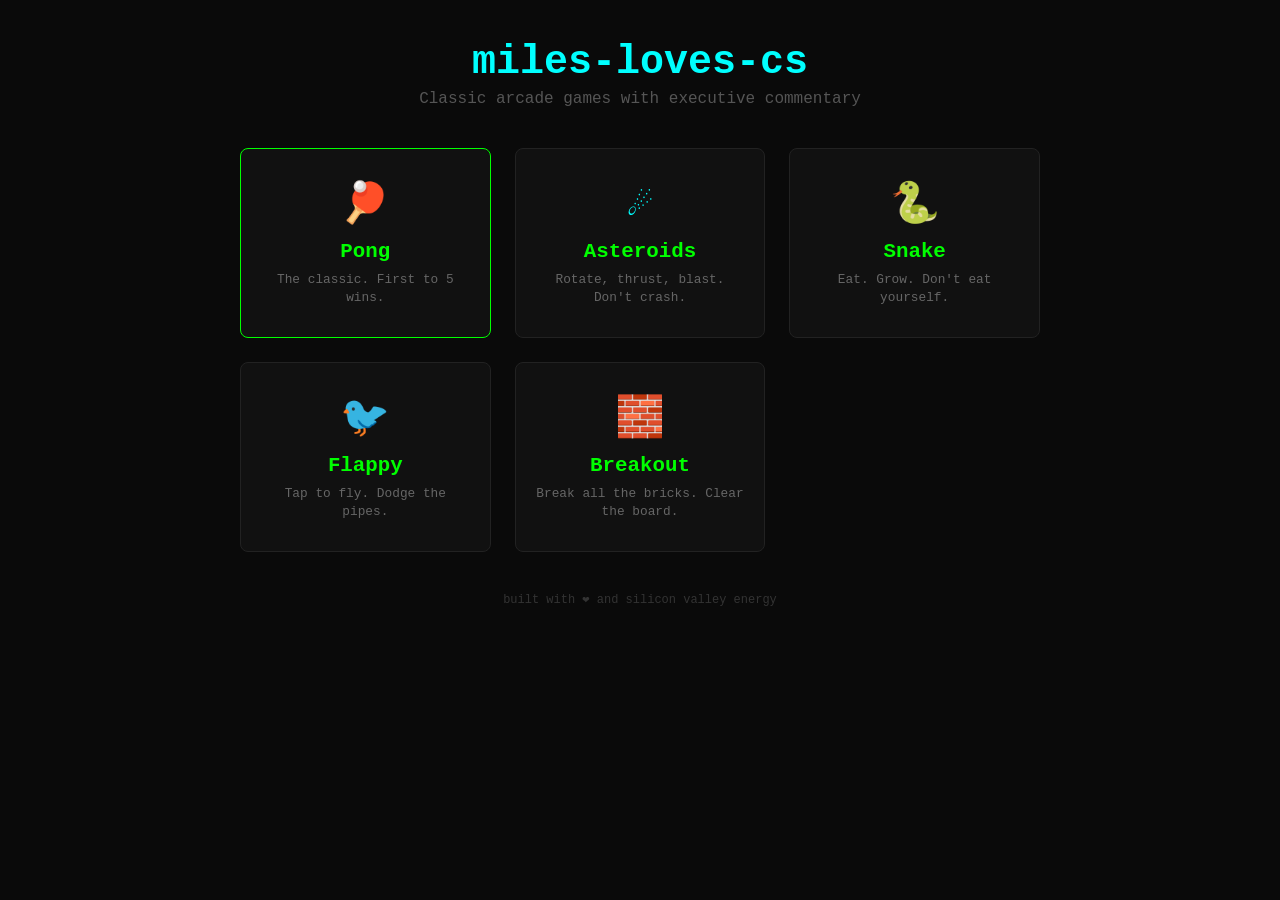
==== commit d041469d: "Mark-voiced arcade games - Pong, Asteroids, Snake, Flappy, Breakout" ====
--- a/index.html
+++ b/index.html
@@ -1,75 +1,58 @@
 <!DOCTYPE html>
 <html lang="en">
 <head>
-  <meta charset="UTF-8">
-  <meta name="viewport" content="width=device-width, initial-scale=1.0">
-  <title>👾 Arcade Zone</title>
-  <link rel="stylesheet" href="css/style.css">
+<meta charset="UTF-8">
+<meta name="viewport" content="width=device-width, initial-scale=1.0">
+<title>miles-loves-cs</title>
+<style>
+* { margin: 0; padding: 0; box-sizing: border-box; }
+body { background: #0a0a0a; min-height: 100vh; font-family: 'Courier New', monospace; color: #0f0; padding: 40px 20px; }
+h1 { text-align: center; font-size: 2.5em; margin-bottom: 5px; color: #0ff; }
+h2 { text-align: center; font-size: 1em; color: #555; margin-bottom: 40px; font-weight: normal; }
+.grid { display: grid; grid-template-columns: repeat(auto-fit, minmax(220px, 1fr)); gap: 24px; max-width: 800px; margin: 0 auto; }
+.card { background: #111; border: 1px solid #222; border-radius: 8px; padding: 30px 20px; text-align: center; transition: border-color 0.3s, transform 0.2s; text-decoration: none; color: inherit; display: block; }
+.card:hover { border-color: #0f0; transform: translateY(-4px); }
+.card .icon { font-size: 2.5em; margin-bottom: 12px; }
+.card h3 { font-size: 1.3em; margin-bottom: 8px; }
+.card p { font-size: 0.8em; color: #666; line-height: 1.4; }
+.pong-c { border-color: #0f0; } .pong-c .icon { color: #0f0; }
+.asteroids-c .icon { color: #0ff; }
+.snake-c .icon { color: #0a0; }
+.flappy-c .icon { color: #ff0; }
+.breakout-c .icon { color: #f0f; }
+footer { text-align: center; margin-top: 40px; color: #333; font-size: 0.75em; }
+</style>
 </head>
 <body>
-  <nav></nav>
-  <main>
-    <div class="hero">
-      <h1>👾 ARCADE ZONE</h1>
-      <p>Classic arcade games, right in your browser. Compete for high scores, chat on the board, and prove you're the best.</p>
-      <div style="display:flex;gap:1rem;justify-content:center;flex-wrap:wrap;">
-        <a href="games.html" class="btn btn-primary">PLAY NOW</a>
-        <a href="scores.html" class="btn btn-secondary">HIGH SCORES</a>
-      </div>
-    </div>
-
-    <div class="features-row">
-      <div class="feature-box">
-        <div class="icon">🎮</div>
-        <h3>3 GAMES</h3>
-        <p>Tetris, Asteroids, and Galaga — all fully playable</p>
-      </div>
-      <div class="feature-box">
-        <div class="icon">🏆</div>
-        <h3>LEADERBOARD</h3>
-        <p>Compete for the top spot on every game</p>
-      </div>
-      <div class="feature-box">
-        <div class="icon">💬</div>
-        <h3>MESSAGE BOARD</h3>
-        <p>Post messages, trash talk, share strategies</p>
-      </div>
-      <div class="feature-box">
-        <div class="icon">🔐</div>
-        <h3>ACCOUNTS</h3>
-        <p>Register to track your scores and post</p>
-      </div>
-    </div>
-
-    <h2 class="section-title">⚡ PICK A GAME</h2>
-    <div class="games-grid">
-      <a href="tetris.html" class="game-card">
-        <div class="game-card-preview tetris-bg">🧱</div>
-        <div class="game-card-body">
-          <h3 class="tetris-title">TETRIS</h3>
-          <p>Classic falling blocks. Clear lines, level up, don't let it stack up!</p>
-        </div>
-      </a>
-      <a href="asteroids.html" class="game-card">
-        <div class="game-card-preview asteroids-bg">☄️</div>
-        <div class="game-card-body">
-          <h3 class="asteroids-title">ASTEROIDS</h3>
-          <p>Pilot your ship through an asteroid field. Shoot, split, survive.</p>
-        </div>
-      </a>
-      <a href="galaga.html" class="game-card">
-        <div class="game-card-preview galaga-bg">🚀</div>
-        <div class="game-card-body">
-          <h3 class="galaga-title">GALAGA</h3>
-          <p>Defend Earth from alien invaders. Dodge, shoot, survive the swarm.</p>
-        </div>
-      </a>
-    </div>
-  </main>
-  <footer>
-    <p>👾 Arcade Zone — A School CS Project</p>
-  </footer>
-  <script src="js/auth.js"></script>
-  <script src="js/common.js"></script>
+<h1>miles-loves-cs</h1>
+<h2>Classic arcade games with executive commentary</h2>
+<div class="grid">
+  <a href="pong.html" class="card pong-c">
+    <div class="icon">🏓</div>
+    <h3>Pong</h3>
+    <p>The classic. First to 5 wins.</p>
+  </a>
+  <a href="asteroids.html" class="card asteroids-c">
+    <div class="icon">☄️</div>
+    <h3>Asteroids</h3>
+    <p>Rotate, thrust, blast. Don't crash.</p>
+  </a>
+  <a href="snake.html" class="card snake-c">
+    <div class="icon">🐍</div>
+    <h3>Snake</h3>
+    <p>Eat. Grow. Don't eat yourself.</p>
+  </a>
+  <a href="flappy.html" class="card flappy-c">
+    <div class="icon">🐦</div>
+    <h3>Flappy</h3>
+    <p>Tap to fly. Dodge the pipes.</p>
+  </a>
+  <a href="breakout.html" class="card breakout-c">
+    <div class="icon">🧱</div>
+    <h3>Breakout</h3>
+    <p>Break all the bricks. Clear the board.</p>
+  </a>
+</div>
+<footer>built with ❤️ and silicon valley energy</footer>
 </body>
 </html>
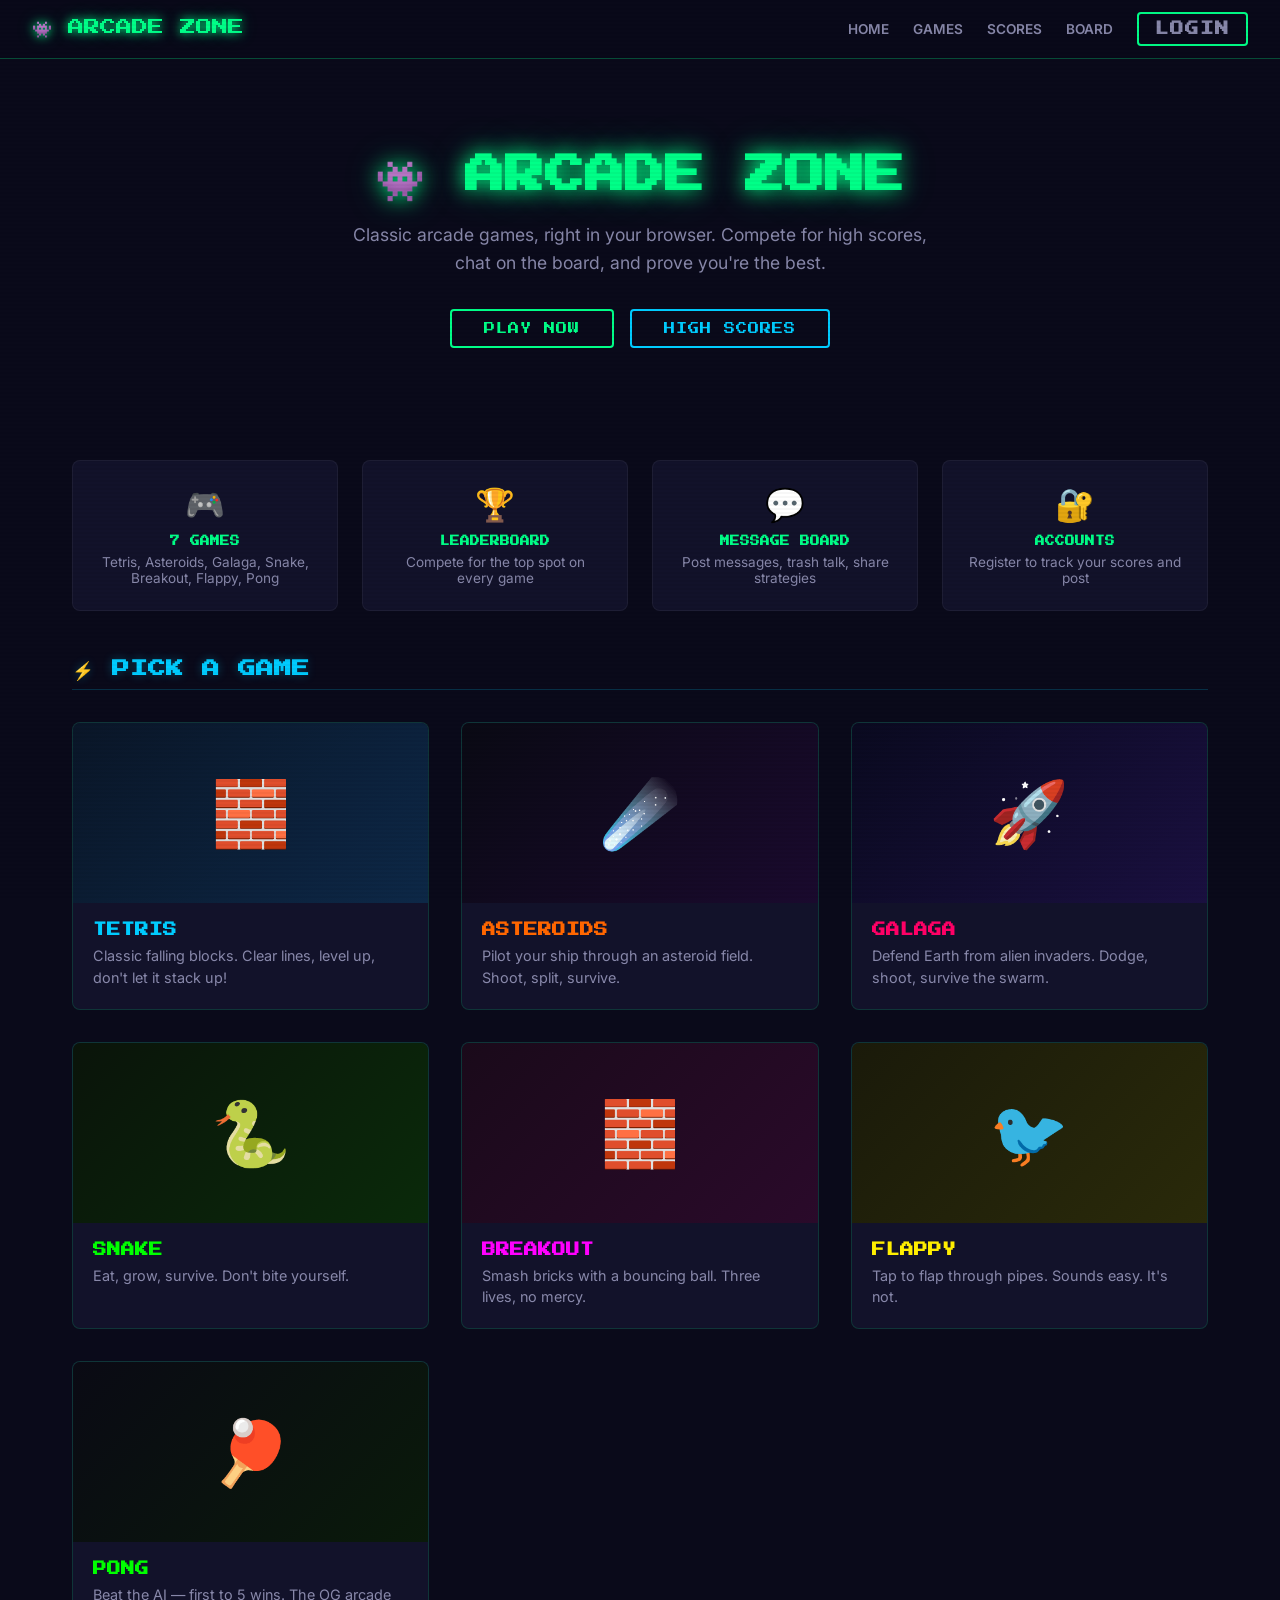
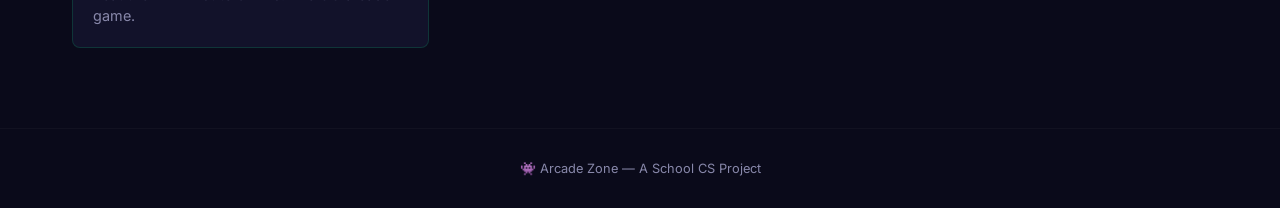
==== commit 0aa155c8: "Shared scores & messages across all users + all 7 games live - Added jsonblob API for shared scores " ====
--- a/index.html
+++ b/index.html
@@ -1,58 +1,103 @@
 <!DOCTYPE html>
 <html lang="en">
 <head>
-<meta charset="UTF-8">
-<meta name="viewport" content="width=device-width, initial-scale=1.0">
-<title>miles-loves-cs</title>
-<style>
-* { margin: 0; padding: 0; box-sizing: border-box; }
-body { background: #0a0a0a; min-height: 100vh; font-family: 'Courier New', monospace; color: #0f0; padding: 40px 20px; }
-h1 { text-align: center; font-size: 2.5em; margin-bottom: 5px; color: #0ff; }
-h2 { text-align: center; font-size: 1em; color: #555; margin-bottom: 40px; font-weight: normal; }
-.grid { display: grid; grid-template-columns: repeat(auto-fit, minmax(220px, 1fr)); gap: 24px; max-width: 800px; margin: 0 auto; }
-.card { background: #111; border: 1px solid #222; border-radius: 8px; padding: 30px 20px; text-align: center; transition: border-color 0.3s, transform 0.2s; text-decoration: none; color: inherit; display: block; }
-.card:hover { border-color: #0f0; transform: translateY(-4px); }
-.card .icon { font-size: 2.5em; margin-bottom: 12px; }
-.card h3 { font-size: 1.3em; margin-bottom: 8px; }
-.card p { font-size: 0.8em; color: #666; line-height: 1.4; }
-.pong-c { border-color: #0f0; } .pong-c .icon { color: #0f0; }
-.asteroids-c .icon { color: #0ff; }
-.snake-c .icon { color: #0a0; }
-.flappy-c .icon { color: #ff0; }
-.breakout-c .icon { color: #f0f; }
-footer { text-align: center; margin-top: 40px; color: #333; font-size: 0.75em; }
-</style>
+  <meta charset="UTF-8">
+  <meta name="viewport" content="width=device-width, initial-scale=1.0">
+  <title>👾 Arcade Zone</title>
+  <link rel="stylesheet" href="css/style.css">
 </head>
 <body>
-<h1>miles-loves-cs</h1>
-<h2>Classic arcade games with executive commentary</h2>
-<div class="grid">
-  <a href="pong.html" class="card pong-c">
-    <div class="icon">🏓</div>
-    <h3>Pong</h3>
-    <p>The classic. First to 5 wins.</p>
-  </a>
-  <a href="asteroids.html" class="card asteroids-c">
-    <div class="icon">☄️</div>
-    <h3>Asteroids</h3>
-    <p>Rotate, thrust, blast. Don't crash.</p>
-  </a>
-  <a href="snake.html" class="card snake-c">
-    <div class="icon">🐍</div>
-    <h3>Snake</h3>
-    <p>Eat. Grow. Don't eat yourself.</p>
-  </a>
-  <a href="flappy.html" class="card flappy-c">
-    <div class="icon">🐦</div>
-    <h3>Flappy</h3>
-    <p>Tap to fly. Dodge the pipes.</p>
-  </a>
-  <a href="breakout.html" class="card breakout-c">
-    <div class="icon">🧱</div>
-    <h3>Breakout</h3>
-    <p>Break all the bricks. Clear the board.</p>
-  </a>
-</div>
-<footer>built with ❤️ and silicon valley energy</footer>
+  <nav></nav>
+  <main>
+    <div class="hero">
+      <h1>👾 ARCADE ZONE</h1>
+      <p>Classic arcade games, right in your browser. Compete for high scores, chat on the board, and prove you're the best.</p>
+      <div style="display:flex;gap:1rem;justify-content:center;flex-wrap:wrap;">
+        <a href="games.html" class="btn btn-primary">PLAY NOW</a>
+        <a href="scores.html" class="btn btn-secondary">HIGH SCORES</a>
+      </div>
+    </div>
+
+    <div class="features-row">
+      <div class="feature-box">
+        <div class="icon">🎮</div>
+        <h3>7 GAMES</h3>
+        <p>Tetris, Asteroids, Galaga, Snake, Breakout, Flappy, Pong</p>
+      </div>
+      <div class="feature-box">
+        <div class="icon">🏆</div>
+        <h3>LEADERBOARD</h3>
+        <p>Compete for the top spot on every game</p>
+      </div>
+      <div class="feature-box">
+        <div class="icon">💬</div>
+        <h3>MESSAGE BOARD</h3>
+        <p>Post messages, trash talk, share strategies</p>
+      </div>
+      <div class="feature-box">
+        <div class="icon">🔐</div>
+        <h3>ACCOUNTS</h3>
+        <p>Register to track your scores and post</p>
+      </div>
+    </div>
+
+    <h2 class="section-title">⚡ PICK A GAME</h2>
+    <div class="games-grid">
+      <a href="tetris.html" class="game-card">
+        <div class="game-card-preview tetris-bg">🧱</div>
+        <div class="game-card-body">
+          <h3 class="tetris-title">TETRIS</h3>
+          <p>Classic falling blocks. Clear lines, level up, don't let it stack up!</p>
+        </div>
+      </a>
+      <a href="asteroids.html" class="game-card">
+        <div class="game-card-preview asteroids-bg">☄️</div>
+        <div class="game-card-body">
+          <h3 class="asteroids-title">ASTEROIDS</h3>
+          <p>Pilot your ship through an asteroid field. Shoot, split, survive.</p>
+        </div>
+      </a>
+      <a href="galaga.html" class="game-card">
+        <div class="game-card-preview galaga-bg">🚀</div>
+        <div class="game-card-body">
+          <h3 class="galaga-title">GALAGA</h3>
+          <p>Defend Earth from alien invaders. Dodge, shoot, survive the swarm.</p>
+        </div>
+      </a>
+      <a href="snake.html" class="game-card">
+        <div class="game-card-preview snake-bg">🐍</div>
+        <div class="game-card-body">
+          <h3 class="snake-title">SNAKE</h3>
+          <p>Eat, grow, survive. Don't bite yourself.</p>
+        </div>
+      </a>
+      <a href="breakout.html" class="game-card">
+        <div class="game-card-preview breakout-bg">🧱</div>
+        <div class="game-card-body">
+          <h3 class="breakout-title">BREAKOUT</h3>
+          <p>Smash bricks with a bouncing ball. Three lives, no mercy.</p>
+        </div>
+      </a>
+      <a href="flappy.html" class="game-card">
+        <div class="game-card-preview flappy-bg">🐦</div>
+        <div class="game-card-body">
+          <h3 class="flappy-title">FLAPPY</h3>
+          <p>Tap to flap through pipes. Sounds easy. It's not.</p>
+        </div>
+      </a>
+      <a href="pong.html" class="game-card">
+        <div class="game-card-preview pong-bg">🏓</div>
+        <div class="game-card-body">
+          <h3 class="pong-title">PONG</h3>
+          <p>Beat the AI — first to 5 wins. The OG arcade game.</p>
+        </div>
+      </a>
+    </div>
+  </main>
+  <footer>
+    <p>👾 Arcade Zone — A School CS Project</p>
+  </footer>
+  <script src="js/auth.js"></script>
+  <script src="js/common.js"></script>
 </body>
 </html>
--- a/css/style.css
+++ b/css/style.css
@@ -0,0 +1,860 @@
+@import url('https://fonts.googleapis.com/css2?family=Press+Start+2P&family=Inter:wght@400;600;700&display=swap');
+
+:root {
+  --bg-dark: #0a0a1a;
+  --bg-card: #12122a;
+  --bg-card-hover: #1a1a3a;
+  --neon-green: #00ff88;
+  --neon-cyan: #00ccff;
+  --neon-orange: #ff6600;
+  --neon-pink: #ff0066;
+  --neon-yellow: #ffee00;
+  --text-primary: #e0e0ff;
+  --text-secondary: #8888aa;
+  --border-glow: #00ff8844;
+  --font-retro: 'Press Start 2P', monospace;
+  --font-body: 'Inter', sans-serif;
+}
+
+* {
+  margin: 0;
+  padding: 0;
+  box-sizing: border-box;
+}
+
+html {
+  scroll-behavior: smooth;
+}
+
+body {
+  font-family: var(--font-body);
+  background: var(--bg-dark);
+  color: var(--text-primary);
+  min-height: 100vh;
+  overflow-x: hidden;
+  position: relative;
+}
+
+/* Scanline overlay */
+body::after {
+  content: '';
+  position: fixed;
+  top: 0;
+  left: 0;
+  width: 100%;
+  height: 100%;
+  pointer-events: none;
+  z-index: 9999;
+  background: repeating-linear-gradient(
+    0deg,
+    transparent,
+    transparent 2px,
+    rgba(0, 0, 0, 0.03) 2px,
+    rgba(0, 0, 0, 0.03) 4px
+  );
+}
+
+/* ===== NAV ===== */
+nav {
+  background: rgba(10, 10, 26, 0.95);
+  border-bottom: 1px solid var(--border-glow);
+  padding: 0.75rem 2rem;
+  display: flex;
+  align-items: center;
+  justify-content: space-between;
+  position: sticky;
+  top: 0;
+  z-index: 100;
+  backdrop-filter: blur(10px);
+}
+
+.nav-brand {
+  font-family: var(--font-retro);
+  font-size: 1rem;
+  color: var(--neon-green);
+  text-shadow: 0 0 10px var(--neon-green), 0 0 20px rgba(0, 255, 136, 0.3);
+  text-decoration: none;
+  white-space: nowrap;
+}
+
+.nav-links {
+  display: flex;
+  gap: 1.5rem;
+  align-items: center;
+  flex-wrap: wrap;
+  justify-content: flex-end;
+}
+
+.nav-links a {
+  color: var(--text-secondary);
+  text-decoration: none;
+  font-size: 0.85rem;
+  font-weight: 600;
+  transition: color 0.2s, text-shadow 0.2s;
+}
+
+.nav-links a:hover {
+  color: var(--neon-cyan);
+  text-shadow: 0 0 8px var(--neon-cyan);
+}
+
+.nav-user {
+  color: var(--neon-green);
+  font-size: 0.75rem;
+  font-family: var(--font-retro);
+}
+
+.nav-user a {
+  color: var(--neon-orange) !important;
+  margin-left: 0.5rem;
+  cursor: pointer;
+}
+
+/* ===== MAIN LAYOUT ===== */
+main {
+  max-width: 1200px;
+  margin: 0 auto;
+  padding: 2rem;
+}
+
+/* ===== HERO ===== */
+.hero {
+  text-align: center;
+  padding: 4rem 1rem;
+}
+
+.hero h1 {
+  font-family: var(--font-retro);
+  font-size: clamp(1.5rem, 4vw, 2.5rem);
+  color: var(--neon-green);
+  text-shadow: 0 0 20px var(--neon-green), 0 0 40px rgba(0, 255, 136, 0.3);
+  margin-bottom: 1rem;
+  animation: flicker 3s infinite alternate;
+}
+
+.hero p {
+  color: var(--text-secondary);
+  font-size: 1.1rem;
+  max-width: 600px;
+  margin: 0 auto 2rem;
+  line-height: 1.6;
+}
+
+@keyframes flicker {
+  0%, 95%, 100% { opacity: 1; }
+  96% { opacity: 0.8; }
+  97% { opacity: 1; }
+  98% { opacity: 0.9; }
+}
+
+/* ===== BUTTONS ===== */
+.btn {
+  display: inline-block;
+  padding: 0.75rem 2rem;
+  font-family: var(--font-retro);
+  font-size: 0.7rem;
+  border: 2px solid;
+  border-radius: 4px;
+  text-decoration: none;
+  cursor: pointer;
+  transition: all 0.2s;
+  text-transform: uppercase;
+  letter-spacing: 1px;
+}
+
+.btn-primary {
+  background: transparent;
+  color: var(--neon-green);
+  border-color: var(--neon-green);
+}
+
+.btn-primary:hover {
+  background: var(--neon-green);
+  color: var(--bg-dark);
+  box-shadow: 0 0 20px rgba(0, 255, 136, 0.4);
+}
+
+.btn-secondary {
+  background: transparent;
+  color: var(--neon-cyan);
+  border-color: var(--neon-cyan);
+}
+
+.btn-secondary:hover {
+  background: var(--neon-cyan);
+  color: var(--bg-dark);
+  box-shadow: 0 0 20px rgba(0, 204, 255, 0.4);
+}
+
+.btn-orange {
+  background: transparent;
+  color: var(--neon-orange);
+  border-color: var(--neon-orange);
+}
+
+.btn-orange:hover {
+  background: var(--neon-orange);
+  color: var(--bg-dark);
+  box-shadow: 0 0 20px rgba(255, 102, 0, 0.4);
+}
+
+.btn-small {
+  padding: 0.5rem 1rem;
+  font-size: 0.6rem;
+}
+
+/* ===== CARDS GRID ===== */
+.games-grid {
+  display: grid;
+  grid-template-columns: repeat(auto-fit, minmax(300px, 1fr));
+  gap: 2rem;
+  margin-top: 2rem;
+}
+
+.game-card {
+  background: var(--bg-card);
+  border: 1px solid rgba(0, 255, 136, 0.15);
+  border-radius: 8px;
+  overflow: hidden;
+  transition: transform 0.3s, border-color 0.3s, box-shadow 0.3s;
+  cursor: pointer;
+  text-decoration: none;
+  color: inherit;
+  display: block;
+}
+
+.game-card:hover {
+  transform: translateY(-4px);
+  border-color: var(--neon-green);
+  box-shadow: 0 8px 30px rgba(0, 255, 136, 0.15);
+}
+
+.game-card-preview {
+  height: 180px;
+  display: flex;
+  align-items: center;
+  justify-content: center;
+  font-size: 4rem;
+  position: relative;
+  overflow: hidden;
+}
+
+.game-card-preview.tetris-bg {
+  background: linear-gradient(135deg, #0a1628 0%, #0d2847 100%);
+}
+
+.game-card-preview.asteroids-bg {
+  background: linear-gradient(135deg, #0a0a14 0%, #1a0a2e 100%);
+}
+
+.game-card-preview.galaga-bg {
+  background: linear-gradient(135deg, #0a0a20 0%, #1a1040 100%);
+}
+.game-card-preview.snake-bg {
+  background: linear-gradient(135deg, #0a140a 0%, #0a2a0a 100%);
+}
+.game-card-preview.breakout-bg {
+  background: linear-gradient(135deg, #1a0a1a 0%, #2a0a2a 100%);
+}
+.game-card-preview.flappy-bg {
+  background: linear-gradient(135deg, #1a1a0a 0%, #2a2a0a 100%);
+}
+.game-card-preview.pong-bg {
+  background: linear-gradient(135deg, #0a0a14 0%, #0a1a0a 100%);
+}
+
+.game-card-body {
+  padding: 1.25rem;
+}
+
+.game-card-body h3 {
+  font-family: var(--font-retro);
+  font-size: 0.85rem;
+  margin-bottom: 0.5rem;
+}
+
+.game-card-body h3.tetris-title { color: var(--neon-cyan); }
+.game-card-body h3.asteroids-title { color: var(--neon-orange); }
+.game-card-body h3.galaga-title { color: var(--neon-pink); }
+.game-card-body h3.snake-title { color: #00ff00; }
+.game-card-body h3.breakout-title { color: #ff00ff; }
+.game-card-body h3.flappy-title { color: #ffee00; }
+.game-card-body h3.pong-title { color: #00ff00; }
+
+.game-card-body p {
+  color: var(--text-secondary);
+  font-size: 0.9rem;
+  line-height: 1.5;
+}
+
+/* ===== SECTION HEADERS ===== */
+.section-title {
+  font-family: var(--font-retro);
+  font-size: 1.1rem;
+  color: var(--neon-cyan);
+  text-shadow: 0 0 10px rgba(0, 204, 255, 0.3);
+  margin-bottom: 1.5rem;
+  padding-bottom: 0.5rem;
+  border-bottom: 1px solid rgba(0, 204, 255, 0.2);
+}
+
+/* ===== AUTH FORMS ===== */
+.auth-container {
+  max-width: 400px;
+  margin: 3rem auto;
+  padding: 2rem;
+  background: var(--bg-card);
+  border: 1px solid var(--border-glow);
+  border-radius: 8px;
+}
+
+.auth-container h2 {
+  font-family: var(--font-retro);
+  font-size: 1rem;
+  color: var(--neon-green);
+  text-align: center;
+  margin-bottom: 1.5rem;
+}
+
+.auth-tabs {
+  display: flex;
+  gap: 0;
+  margin-bottom: 1.5rem;
+  border: 1px solid var(--border-glow);
+  border-radius: 4px;
+  overflow: hidden;
+}
+
+.auth-tab {
+  flex: 1;
+  padding: 0.75rem;
+  text-align: center;
+  font-family: var(--font-retro);
+  font-size: 0.65rem;
+  background: transparent;
+  color: var(--text-secondary);
+  border: none;
+  cursor: pointer;
+  transition: all 0.2s;
+}
+
+.auth-tab.active {
+  background: var(--neon-green);
+  color: var(--bg-dark);
+}
+
+.form-group {
+  margin-bottom: 1rem;
+}
+
+.form-group label {
+  display: block;
+  font-size: 0.8rem;
+  color: var(--text-secondary);
+  margin-bottom: 0.35rem;
+  font-weight: 600;
+}
+
+.form-group input, .form-group textarea {
+  width: 100%;
+  padding: 0.75rem;
+  background: var(--bg-dark);
+  border: 1px solid rgba(255, 255, 255, 0.1);
+  border-radius: 4px;
+  color: var(--text-primary);
+  font-family: var(--font-body);
+  font-size: 0.95rem;
+  transition: border-color 0.2s;
+}
+
+.form-group input:focus, .form-group textarea:focus {
+  outline: none;
+  border-color: var(--neon-green);
+  box-shadow: 0 0 8px rgba(0, 255, 136, 0.2);
+}
+
+.auth-error {
+  color: var(--neon-pink);
+  font-size: 0.8rem;
+  text-align: center;
+  margin-top: 0.5rem;
+  min-height: 1.2em;
+}
+
+.auth-submit {
+  width: 100%;
+  padding: 0.75rem;
+  font-family: var(--font-retro);
+  font-size: 0.7rem;
+  background: var(--neon-green);
+  color: var(--bg-dark);
+  border: none;
+  border-radius: 4px;
+  cursor: pointer;
+  transition: box-shadow 0.2s;
+  text-transform: uppercase;
+  margin-top: 0.5rem;
+}
+
+.auth-submit:hover {
+  box-shadow: 0 0 20px rgba(0, 255, 136, 0.4);
+}
+
+/* ===== GAME PAGE ===== */
+.game-wrapper {
+  display: flex;
+  flex-direction: column;
+  align-items: center;
+  padding: 1rem;
+}
+
+.game-header {
+  text-align: center;
+  margin-bottom: 1rem;
+}
+
+.game-header h1 {
+  font-family: var(--font-retro);
+  font-size: 1.3rem;
+  margin-bottom: 0.3rem;
+}
+
+.game-canvas-container {
+  position: relative;
+  border: 2px solid var(--border-glow);
+  border-radius: 4px;
+  box-shadow: 0 0 30px rgba(0, 255, 136, 0.1);
+  background: #000;
+}
+
+.game-canvas-container canvas {
+  display: block;
+}
+
+.game-info {
+  display: flex;
+  gap: 2rem;
+  margin-top: 1rem;
+  font-family: var(--font-retro);
+  font-size: 0.7rem;
+}
+
+.game-info span {
+  color: var(--text-secondary);
+}
+
+.game-info span strong {
+  color: var(--neon-green);
+}
+
+.game-controls {
+  margin-top: 1.5rem;
+  padding: 1rem;
+  background: var(--bg-card);
+  border: 1px solid rgba(255, 255, 255, 0.05);
+  border-radius: 4px;
+  max-width: 500px;
+  width: 100%;
+}
+
+.game-controls h3 {
+  font-family: var(--font-retro);
+  font-size: 0.65rem;
+  color: var(--neon-cyan);
+  margin-bottom: 0.75rem;
+}
+
+.game-controls ul {
+  list-style: none;
+  font-size: 0.85rem;
+  color: var(--text-secondary);
+}
+
+.game-controls ul li {
+  padding: 0.25rem 0;
+}
+
+.game-controls ul li kbd {
+  background: var(--bg-dark);
+  border: 1px solid rgba(255, 255, 255, 0.15);
+  padding: 0.15rem 0.5rem;
+  border-radius: 3px;
+  font-family: var(--font-retro);
+  font-size: 0.6rem;
+  color: var(--neon-orange);
+}
+
+.game-start-overlay {
+  position: absolute;
+  top: 0; left: 0; right: 0; bottom: 0;
+  background: rgba(0,0,0,0.85);
+  display: flex;
+  flex-direction: column;
+  align-items: center;
+  justify-content: center;
+  z-index: 10;
+  font-family: var(--font-retro);
+}
+
+.game-start-overlay.hidden { display: none; }
+
+.game-start-overlay h2 {
+  color: var(--neon-green);
+  font-size: 1.2rem;
+  margin-bottom: 1rem;
+  text-shadow: 0 0 15px var(--neon-green);
+}
+
+.game-start-overlay p {
+  color: var(--text-secondary);
+  font-size: 0.6rem;
+  animation: blink 1.5s infinite;
+}
+
+@keyframes blink {
+  0%, 100% { opacity: 1; }
+  50% { opacity: 0.3; }
+}
+
+/* ===== SCORES PAGE ===== */
+.scores-filters {
+  display: flex;
+  gap: 0.75rem;
+  margin-bottom: 1.5rem;
+  flex-wrap: wrap;
+}
+
+.filter-btn {
+  padding: 0.5rem 1rem;
+  font-family: var(--font-retro);
+  font-size: 0.55rem;
+  background: transparent;
+  color: var(--text-secondary);
+  border: 1px solid rgba(255, 255, 255, 0.1);
+  border-radius: 4px;
+  cursor: pointer;
+  transition: all 0.2s;
+}
+
+.filter-btn.active {
+  color: var(--neon-green);
+  border-color: var(--neon-green);
+  background: rgba(0, 255, 136, 0.05);
+}
+
+.scores-table {
+  width: 100%;
+  max-width: 800px;
+  border-collapse: collapse;
+}
+
+.scores-table th {
+  font-family: var(--font-retro);
+  font-size: 0.6rem;
+  color: var(--neon-cyan);
+  text-align: left;
+  padding: 0.75rem;
+  border-bottom: 1px solid rgba(0, 204, 255, 0.2);
+}
+
+.scores-table td {
+  padding: 0.6rem 0.75rem;
+  font-size: 0.9rem;
+  border-bottom: 1px solid rgba(255, 255, 255, 0.03);
+  color: var(--text-secondary);
+}
+
+.scores-table tr:hover td {
+  background: rgba(0, 255, 136, 0.03);
+}
+
+.scores-table .rank-1 td { color: var(--neon-yellow); }
+.scores-table .rank-2 td { color: #c0c0c0; }
+.scores-table .rank-3 td { color: #cd7f32; }
+
+.game-badge {
+  font-family: var(--font-retro);
+  font-size: 0.5rem;
+  padding: 0.2rem 0.5rem;
+  border-radius: 3px;
+}
+
+.game-badge.tetris { background: rgba(0, 204, 255, 0.15); color: var(--neon-cyan); }
+.game-badge.asteroids { background: rgba(255, 102, 0, 0.15); color: var(--neon-orange); }
+.game-badge.galaga { background: rgba(255, 0, 102, 0.15); color: var(--neon-pink); }
+.game-badge.snake { background: rgba(0, 255, 0, 0.15); color: #00ff00; }
+.game-badge.breakout { background: rgba(255, 0, 255, 0.15); color: #ff00ff; }
+.game-badge.flappy { background: rgba(255, 255, 0, 0.15); color: #ffee00; }
+.game-badge.pong { background: rgba(0, 255, 0, 0.15); color: #00ff00; }
+
+/* ===== MESSAGE BOARD ===== */
+.board-post-form {
+  background: var(--bg-card);
+  padding: 1.5rem;
+  border-radius: 8px;
+  border: 1px solid var(--border-glow);
+  margin-bottom: 2rem;
+}
+
+.board-post-form textarea {
+  min-height: 80px;
+  resize: vertical;
+}
+
+.board-messages {
+  display: flex;
+  flex-direction: column;
+  gap: 1rem;
+}
+
+.board-msg {
+  background: var(--bg-card);
+  border: 1px solid rgba(255, 255, 255, 0.05);
+  border-radius: 6px;
+  padding: 1rem 1.25rem;
+}
+
+.board-msg-header {
+  display: flex;
+  justify-content: space-between;
+  align-items: center;
+  margin-bottom: 0.5rem;
+}
+
+.board-msg-user {
+  font-family: var(--font-retro);
+  font-size: 0.65rem;
+  color: var(--neon-cyan);
+}
+
+.board-msg-time {
+  font-size: 0.75rem;
+  color: var(--text-secondary);
+}
+
+.board-msg-body {
+  color: var(--text-primary);
+  font-size: 0.95rem;
+  line-height: 1.5;
+  white-space: pre-wrap;
+  word-wrap: break-word;
+}
+
+.board-empty {
+  text-align: center;
+  color: var(--text-secondary);
+  padding: 3rem;
+  font-size: 0.9rem;
+}
+
+.login-prompt {
+  text-align: center;
+  padding: 2rem;
+  background: var(--bg-card);
+  border: 1px solid var(--border-glow);
+  border-radius: 8px;
+  margin-bottom: 2rem;
+}
+
+.login-prompt p {
+  color: var(--text-secondary);
+  margin-bottom: 1rem;
+}
+
+/* ===== FEATURES ROW ===== */
+.features-row {
+  display: grid;
+  grid-template-columns: repeat(auto-fit, minmax(200px, 1fr));
+  gap: 1.5rem;
+  margin: 3rem 0;
+}
+
+.feature-box {
+  text-align: center;
+  padding: 1.5rem;
+  background: var(--bg-card);
+  border: 1px solid rgba(255, 255, 255, 0.05);
+  border-radius: 8px;
+  transition: border-color 0.3s;
+}
+
+.feature-box:hover {
+  border-color: var(--border-glow);
+}
+
+.feature-box .icon {
+  font-size: 2rem;
+  margin-bottom: 0.75rem;
+}
+
+.feature-box h3 {
+  font-family: var(--font-retro);
+  font-size: 0.6rem;
+  color: var(--neon-green);
+  margin-bottom: 0.5rem;
+}
+
+.feature-box p {
+  color: var(--text-secondary);
+  font-size: 0.85rem;
+}
+
+/* ===== TETRIS SIDE PANEL ===== */
+.tetris-layout {
+  display: flex;
+  gap: 1.5rem;
+  align-items: flex-start;
+  justify-content: center;
+  flex-wrap: wrap;
+}
+
+.tetris-side {
+  background: var(--bg-card);
+  border: 1px solid rgba(255, 255, 255, 0.05);
+  border-radius: 4px;
+  padding: 1rem;
+  min-width: 140px;
+}
+
+.tetris-side h4 {
+  font-family: var(--font-retro);
+  font-size: 0.55rem;
+  color: var(--neon-cyan);
+  margin-bottom: 0.75rem;
+  text-align: center;
+}
+
+.tetris-side canvas {
+  display: block;
+  margin: 0 auto;
+}
+
+.tetris-stats {
+  display: flex;
+  flex-direction: column;
+  gap: 0.75rem;
+}
+
+.tetris-stat {
+  text-align: center;
+}
+
+.tetris-stat label {
+  display: block;
+  font-family: var(--font-retro);
+  font-size: 0.5rem;
+  color: var(--text-secondary);
+  margin-bottom: 0.25rem;
+}
+
+.tetris-stat span {
+  font-family: var(--font-retro);
+  font-size: 0.85rem;
+  color: var(--neon-green);
+}
+
+/* ===== GAME HIGH SCORES PANEL ===== */
+.game-scores-panel {
+  background: var(--bg-card);
+  border: 1px solid rgba(255, 255, 255, 0.05);
+  border-radius: 4px;
+  padding: 1rem;
+  min-width: 150px;
+  max-width: 180px;
+  align-self: flex-start;
+}
+
+.game-scores-panel h4 {
+  font-family: var(--font-retro);
+  font-size: 0.55rem;
+  color: var(--neon-cyan);
+  margin-bottom: 0.75rem;
+  text-align: center;
+}
+
+.game-scores-panel ol {
+  list-style: none;
+  padding: 0;
+  margin: 0;
+}
+
+.game-scores-panel ol li {
+  font-size: 0.7rem;
+  padding: 0.3rem 0;
+  border-bottom: 1px solid rgba(255, 255, 255, 0.03);
+  display: flex;
+  gap: 0.3rem;
+  align-items: baseline;
+}
+
+.game-scores-panel .hs-rank {
+  color: var(--neon-yellow);
+  font-family: var(--font-retro);
+  font-size: 0.5rem;
+  min-width: 1.5em;
+}
+
+.game-scores-panel .hs-name {
+  color: var(--text-primary);
+  font-size: 0.7rem;
+  flex: 1;
+  overflow: hidden;
+  text-overflow: ellipsis;
+  white-space: nowrap;
+}
+
+.game-scores-panel .hs-score {
+  color: var(--neon-green);
+  font-family: var(--font-retro);
+  font-size: 0.5rem;
+  margin-left: auto;
+}
+
+/* ===== GAME ROW LAYOUT (scores left, game right) ===== */
+.game-row-layout {
+  display: flex;
+  gap: 1.5rem;
+  align-items: flex-start;
+  justify-content: center;
+  flex-wrap: wrap;
+}
+
+/* ===== FOOTER ===== */
+footer {
+  text-align: center;
+  padding: 2rem;
+  margin-top: 3rem;
+  border-top: 1px solid rgba(255, 255, 255, 0.03);
+  color: var(--text-secondary);
+  font-size: 0.8rem;
+}
+
+/* ===== RESPONSIVE ===== */
+@media (max-width: 768px) {
+  nav {
+    flex-direction: column;
+    gap: 0.75rem;
+    padding: 0.5rem 1rem;
+  }
+  .nav-links {
+    justify-content: center;
+  }
+  main {
+    padding: 1rem;
+  }
+  .hero {
+    padding: 2rem 0.5rem;
+  }
+  .games-grid {
+    grid-template-columns: 1fr;
+  }
+  .game-info {
+    flex-direction: column;
+    gap: 0.5rem;
+    align-items: center;
+  }
+  .tetris-layout {
+    flex-direction: column;
+    align-items: center;
+  }
+}
